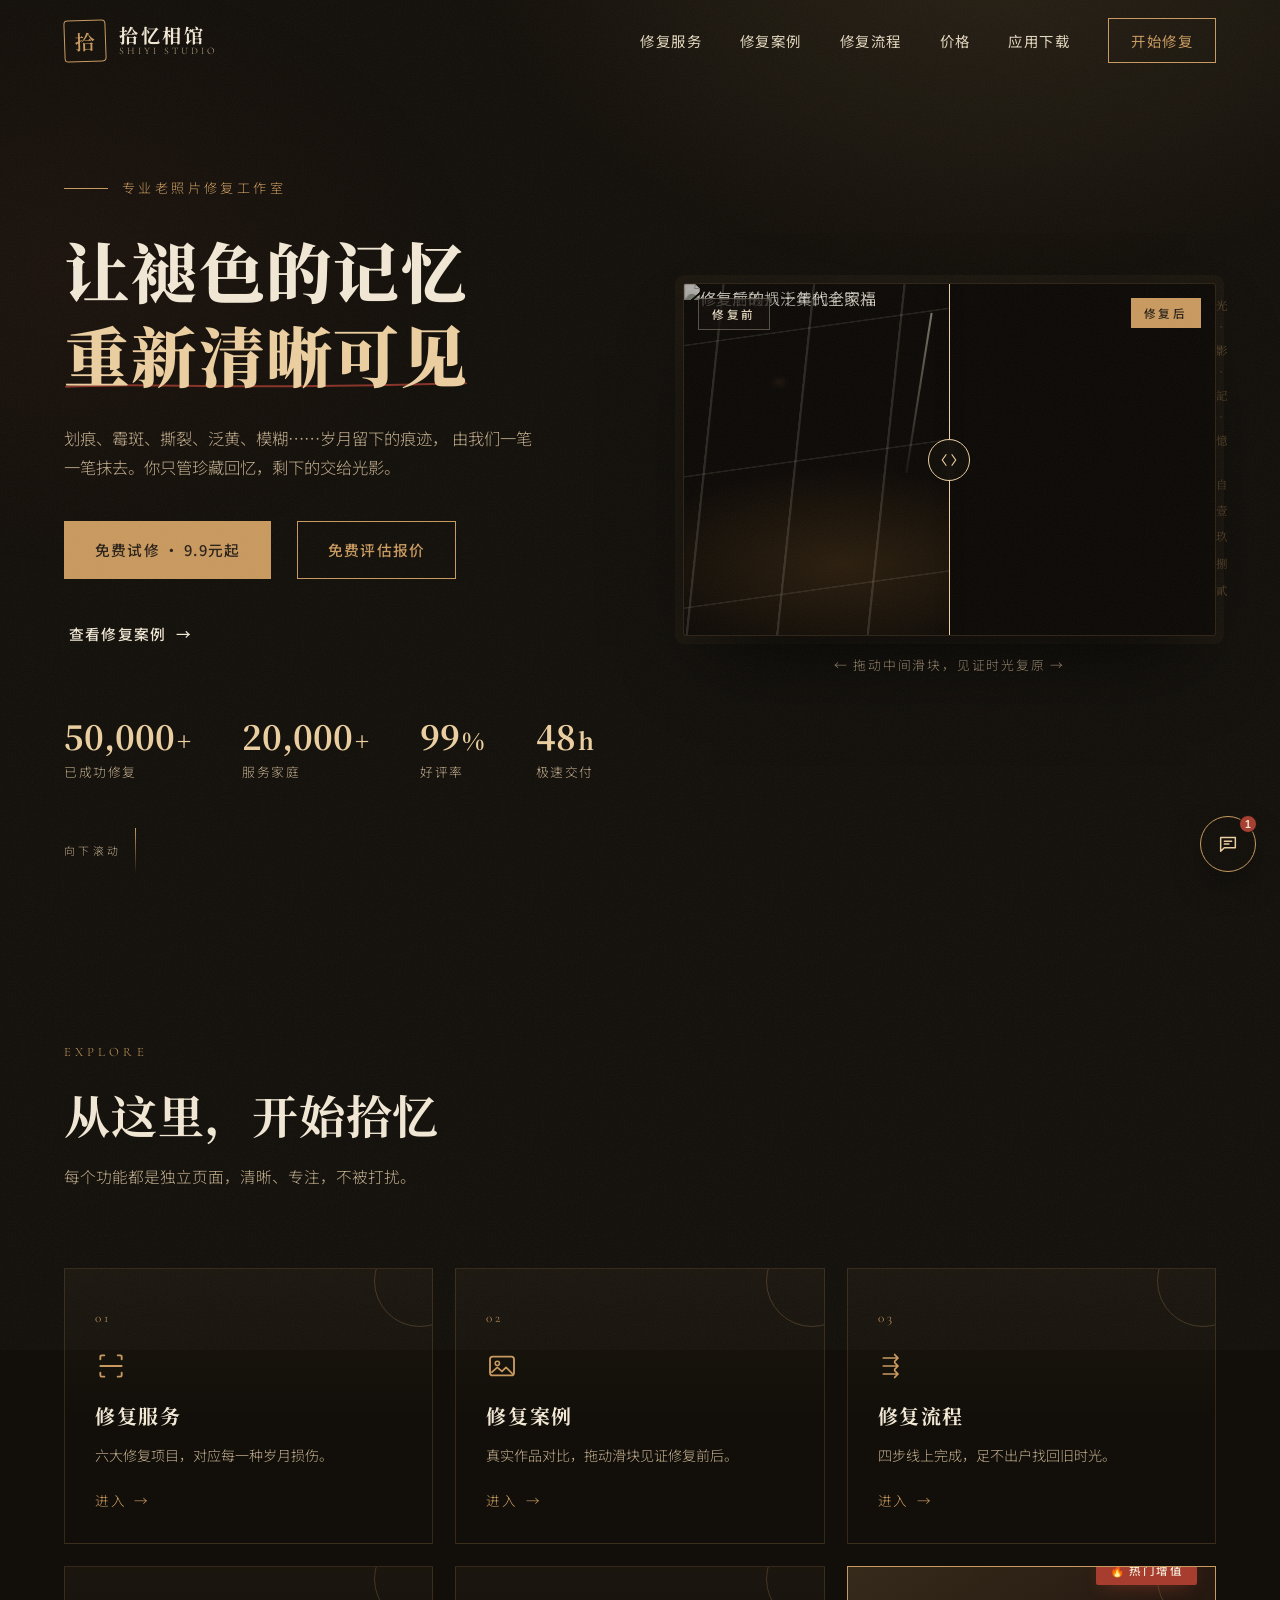
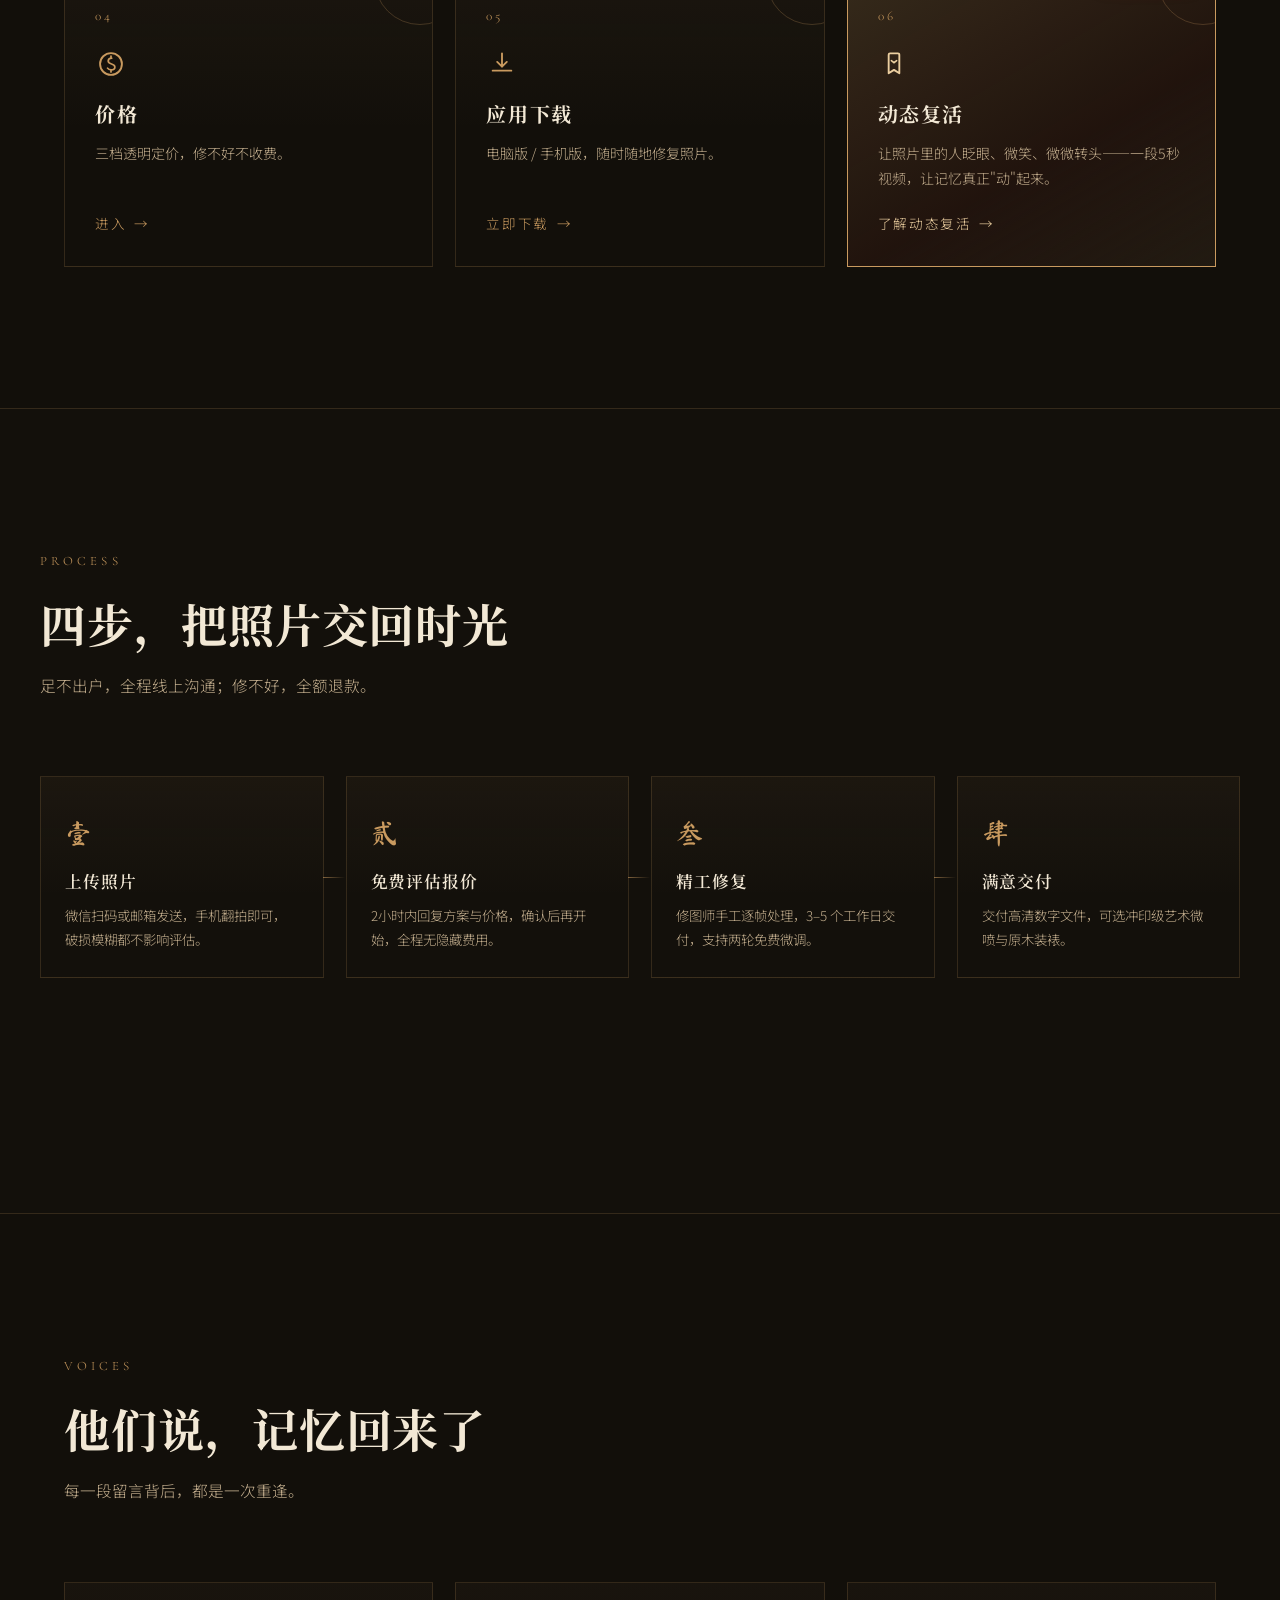
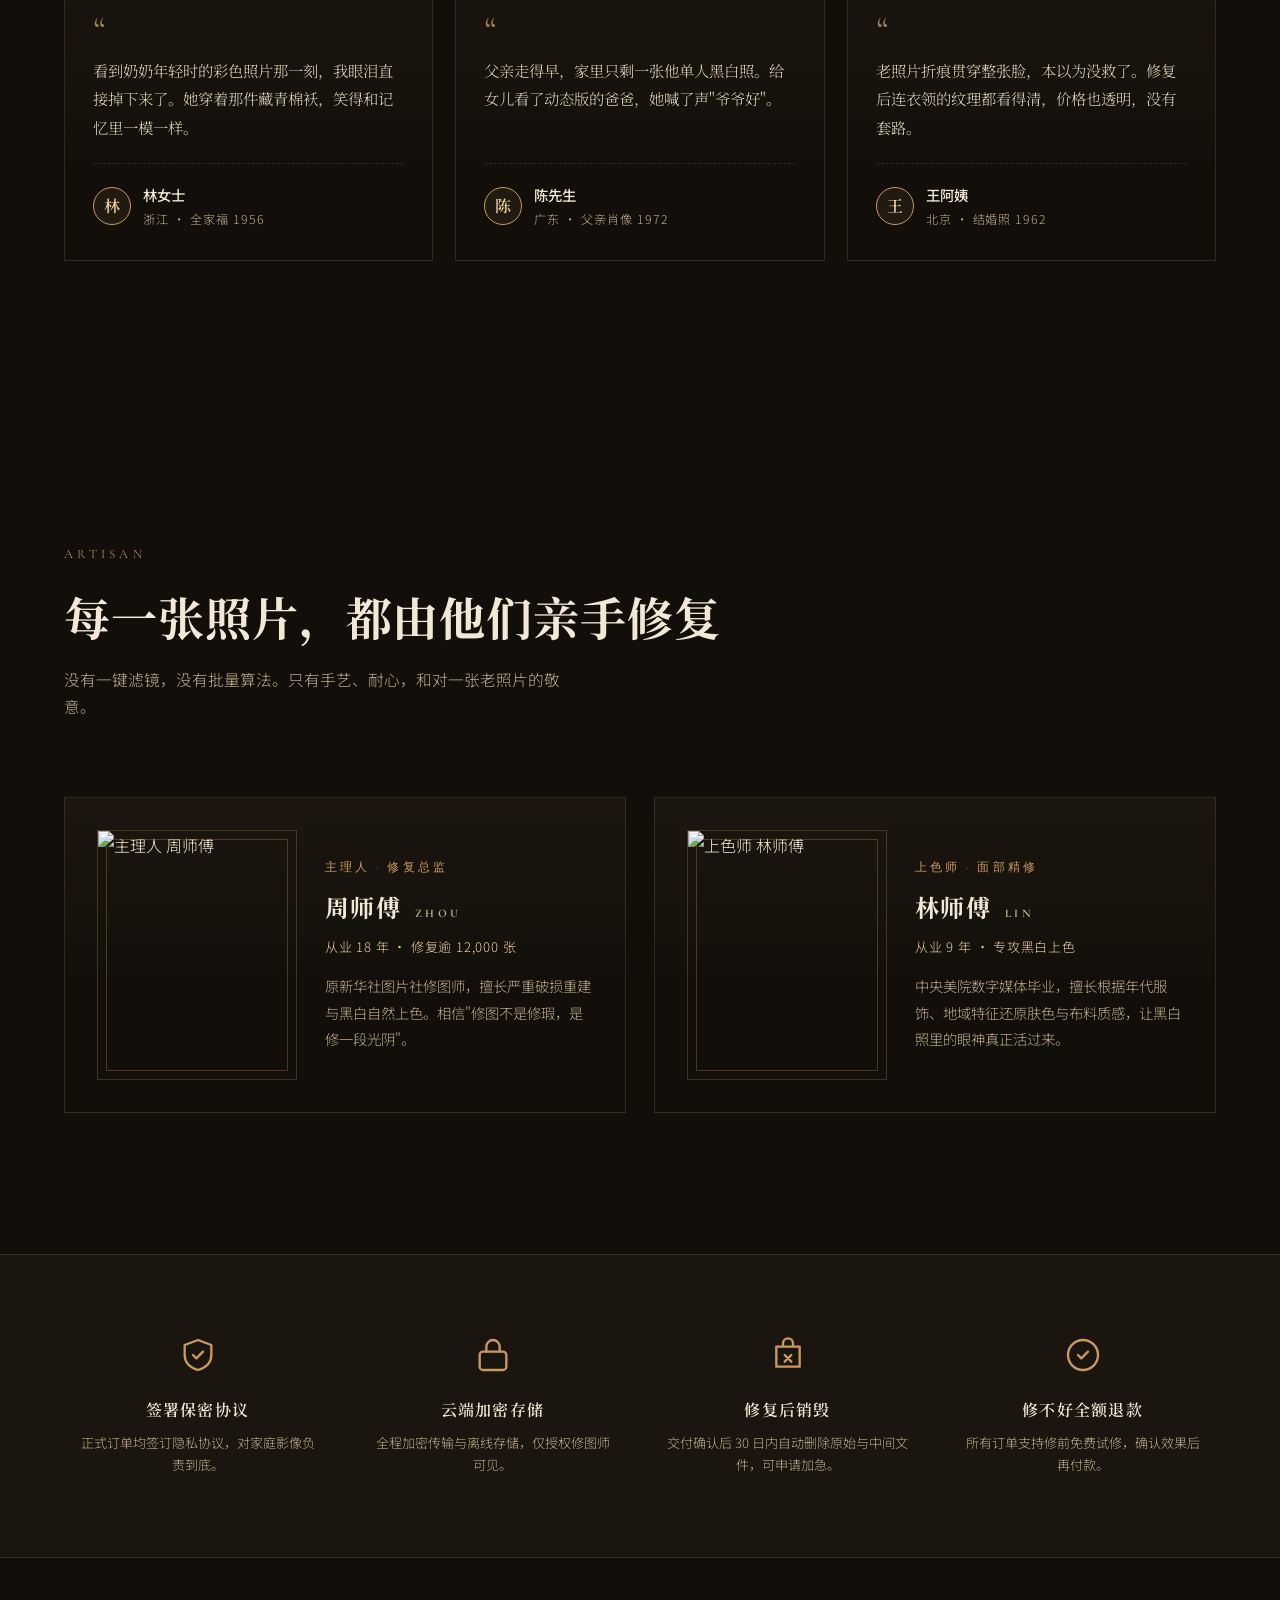
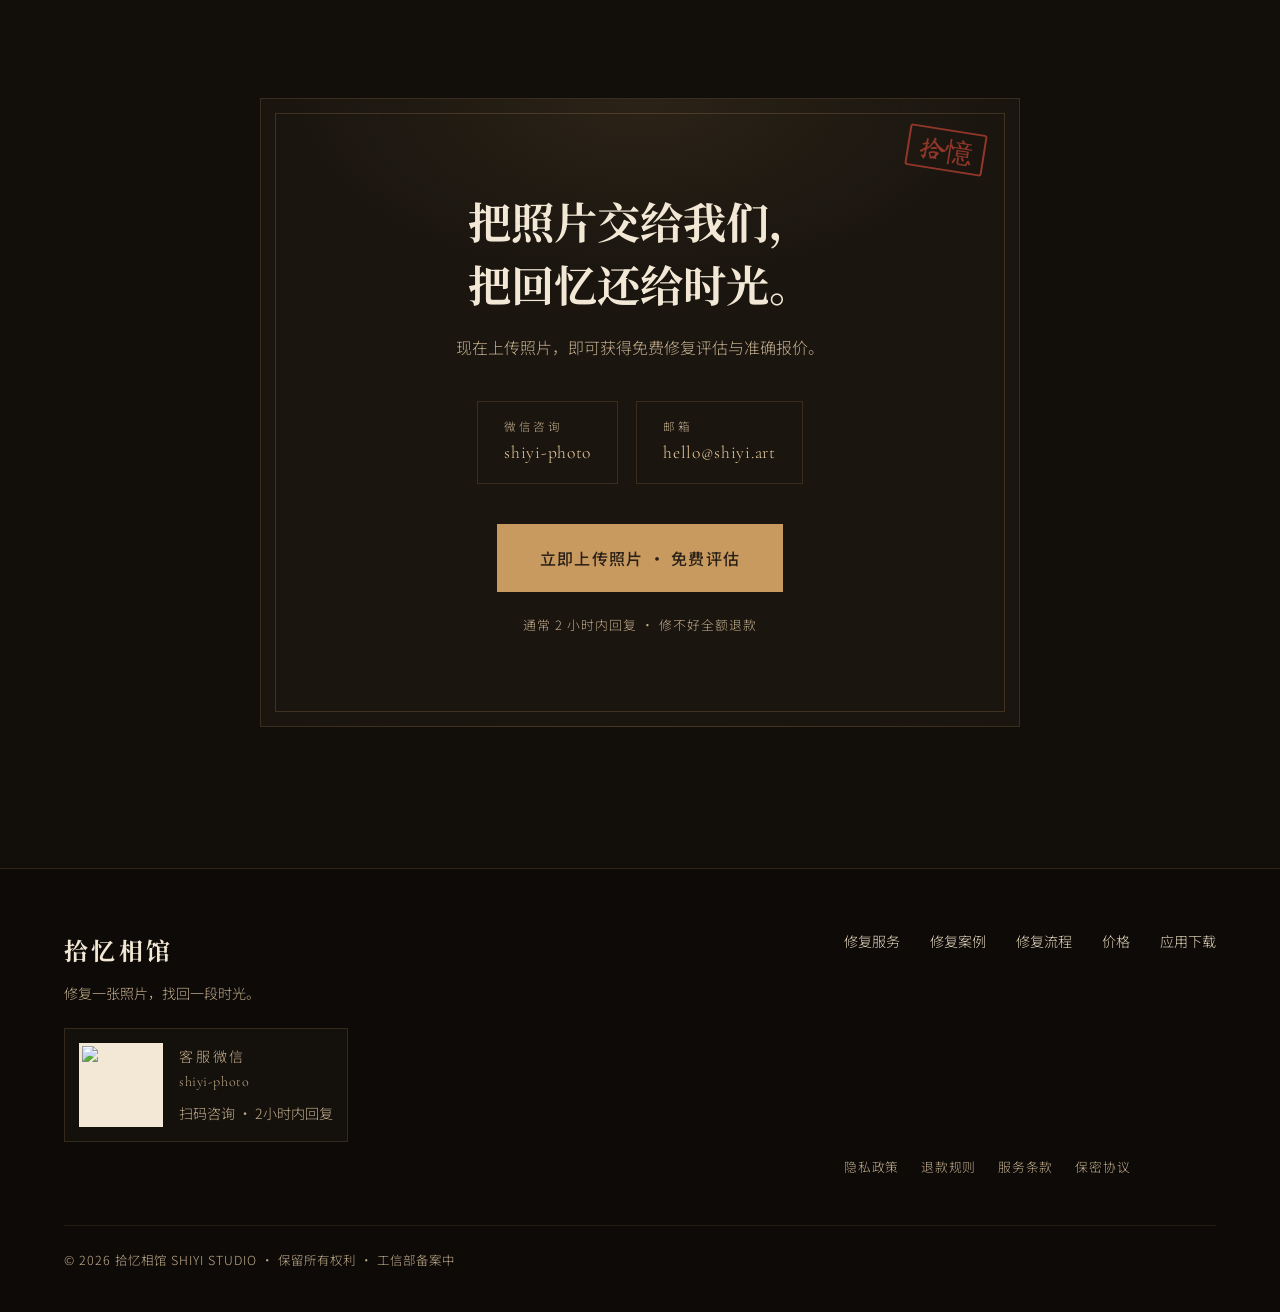
==== index.html @ 0e186c23 "拾忆相馆：老照片修复工作室官网（首版） 纯静态站点，7 个页面： - index.html     首页（修复前后对比、服务概览） - services.html  修复服务（含动态修复） - wor" ====
<!DOCTYPE html>
<html lang="zh-CN">
<head>
  <meta charset="UTF-8" />
  <meta name="viewport" content="width=device-width, initial-scale=1.0" />
  <title>拾忆相馆 · 老照片修复 | 让褪色的记忆重新清晰</title>
  <meta name="description" content="拾忆相馆——专业老照片修复与图像处理工作室。老照片破损修复、黑白照片上色、模糊增强、残缺重建，让珍贵的记忆重现光影。" />
  <link rel="preconnect" href="https://fonts.googleapis.com" />
  <link rel="preconnect" href="https://fonts.gstatic.com" crossorigin />
  <link href="https://fonts.googleapis.com/css2?family=Noto+Serif+SC:wght@400;500;600;700;900&family=Noto+Sans+SC:wght@300;400;500;700&family=Ma+Shan+Zheng&family=Cormorant+Garamond:ital,wght@0,400;0,500;0,600;1,400&display=swap" rel="stylesheet" />
  <link rel="stylesheet" href="css/style.css" />
  <link rel="icon" href="data:image/svg+xml,%3Csvg xmlns='http://www.w3.org/2000/svg' viewBox='0 0 100 100'%3E%3Crect width='100' height='100' rx='18' fill='%2314110d'/%3E%3Ctext x='50' y='68' font-size='52' text-anchor='middle' fill='%23c99a5f' font-family='serif'%3E%E6%8B%BE%3C/text%3E%3C/svg%3E" />
</head>
<body>

  <div class="grain" aria-hidden="true"></div>
  <div class="ambient" aria-hidden="true"></div>

  <!-- ============ 导航（内容由 js/layout.js 注入） ============ -->
  <header class="nav" id="nav" data-nav></header>

  <main>
    <!-- ============ HERO ============ -->
    <section class="hero" id="home">
      <p class="hero-vertical" aria-hidden="true">光 · 影 · 記 · 憶 &nbsp; 自 壹 玖 捌 貳</p>

      <div class="hero-grid">
        <div class="hero-copy">
          <p class="eyebrow reveal">
            <span class="eyebrow-line"></span>
            专业老照片修复工作室
          </p>
          <h1 class="hero-title">
            <span class="reveal" style="--d:.08s">让褪色的记忆</span>
            <span class="reveal title-accent" style="--d:.2s">重新清晰可见</span>
          </h1>
          <p class="hero-desc reveal" style="--d:.32s">
            划痕、霉斑、撕裂、泛黄、模糊……岁月留下的痕迹，
            由我们一笔一笔抹去。你只管珍藏回忆，剩下的交给光影。
          </p>
          <div class="hero-actions reveal" style="--d:.44s">
            <a href="#contact" class="btn btn-primary">免费试修 · 9.9元起</a>
            <a href="#contact" class="btn btn-outline">免费评估报价</a>
            <a href="works.html" class="btn btn-ghost">查看修复案例<span class="arrow">→</span></a>
          </div>
          <dl class="hero-stats reveal" style="--d:.56s">
            <div><dt><span class="counter" data-target="50000">0</span><span class="stat-unit">+</span></dt><dd>已成功修复</dd></div>
            <div><dt><span class="counter" data-target="20000">0</span><span class="stat-unit">+</span></dt><dd>服务家庭</dd></div>
            <div><dt><span class="counter" data-target="99">0</span><span class="stat-unit">%</span></dt><dd>好评率</dd></div>
            <div><dt><span class="counter" data-target="48">0</span><span class="stat-unit">h</span></dt><dd>极速交付</dd></div>
          </dl>
        </div>

        <!-- 修复前后对比 -->
        <div class="hero-visual reveal" style="--d:.3s">
          <div class="comparison" id="heroCompare">
            <img class="cmp-img cmp-after"
              src="https://trae-api-cn.mchost.guru/api/ide/v1/text_to_image?prompt=Restored%20vintage%201980s%20Chinese%20family%20portrait%20photograph%2C%20warm%20natural%20colors%2C%20three%20generations%20sitting%20in%20an%20old%20living%20room%2C%20soft%20window%20daylight%2C%20sharp%20detailed%20faces%2C%20heartwarming%20nostalgic%20atmosphere%2C%20professional%20photo%20restoration%2C%20subtle%20film%20grain&image_size=landscape_16_9"
              alt="修复后的八十年代全家福" loading="eager" />
            <div class="cmp-before-wrap">
              <img class="cmp-img aged"
                src="https://trae-api-cn.mchost.guru/api/ide/v1/text_to_image?prompt=Restored%20vintage%201980s%20Chinese%20family%20portrait%20photograph%2C%20warm%20natural%20colors%2C%20three%20generations%20sitting%20in%20an%20old%20living%20room%2C%20soft%20window%20daylight%2C%20sharp%20detailed%20faces%2C%20heartwarming%20nostalgic%20atmosphere%2C%20professional%20photo%20restoration%2C%20subtle%20film%20grain&image_size=landscape_16_9"
                alt="修复前破损泛黄的老照片" loading="eager" />
              <div class="damage" aria-hidden="true"></div>
            </div>
            <div class="cmp-handle" aria-hidden="true">
              <span class="cmp-line"></span>
              <span class="cmp-knob"><svg viewBox="0 0 24 24" width="18" height="18"><path d="M8 5 3 12l5 7M16 5l5 7-5 7" fill="none" stroke="currentColor" stroke-width="1.6" stroke-linecap="round" stroke-linejoin="round"/></svg></span>
            </div>
            <span class="cmp-tag tag-before">修复前</span>
            <span class="cmp-tag tag-after">修复后</span>
          </div>
          <p class="hero-visual-note">← 拖动中间滑块，见证时光复原 →</p>
        </div>
      </div>

      <div class="hero-scroll" aria-hidden="true">
        <span>向下滚动</span>
        <span class="hero-scroll-line"></span>
      </div>
    </section>

    <!-- ============ 功能导览 ============ -->
    <section class="section portal-section" id="portal">
      <div class="section-head">
        <p class="section-index reveal">EXPLORE</p>
        <h2 class="section-title reveal" style="--d:.1s">从这里，开始拾忆</h2>
        <p class="section-sub reveal" style="--d:.2s">每个功能都是独立页面，清晰、专注，不被打扰。</p>
      </div>

      <div class="portal-grid">
        <a class="portal-card reveal" href="services.html">
          <span class="portal-no">01</span>
          <svg class="portal-icon" viewBox="0 0 24 24"><path d="M4 7V5a1 1 0 0 1 1-1h2M20 7V5a1 1 0 0 0-1-1h-2M4 17v2a1 1 0 0 0 1 1h2M20 17v2a1 1 0 0 1-1 1h-2M4 12h16" fill="none" stroke="currentColor" stroke-width="1.4" stroke-linecap="round"/></svg>
          <h3>修复服务</h3>
          <p>六大修复项目，对应每一种岁月损伤。</p>
          <span class="portal-go">进入 <span class="arrow">→</span></span>
        </a>

        <a class="portal-card reveal" style="--d:.07s" href="works.html">
          <span class="portal-no">02</span>
          <svg class="portal-icon" viewBox="0 0 24 24"><rect x="3" y="5" width="18" height="14" rx="2" fill="none" stroke="currentColor" stroke-width="1.4"/><circle cx="8.5" cy="10" r="1.6" fill="none" stroke="currentColor" stroke-width="1.2"/><path d="m4 17 4.5-4 3.5 3 3-3 5 5" fill="none" stroke="currentColor" stroke-width="1.3" stroke-linejoin="round"/></svg>
          <h3>修复案例</h3>
          <p>真实作品对比，拖动滑块见证修复前后。</p>
          <span class="portal-go">进入 <span class="arrow">→</span></span>
        </a>

        <a class="portal-card reveal" style="--d:.14s" href="process.html">
          <span class="portal-no">03</span>
          <svg class="portal-icon" viewBox="0 0 24 24"><path d="M4 6h11M15 6l-2.5-2.6M15 6 12.5 8.6M4 12h11M15 12l-2.5-2.6M15 12l-2.5 2.6M4 18h11M15 18l-2.5-2.6M15 18l-2.5 2.6" fill="none" stroke="currentColor" stroke-width="1.3" stroke-linecap="round" stroke-linejoin="round"/></svg>
          <h3>修复流程</h3>
          <p>四步线上完成，足不出户找回旧时光。</p>
          <span class="portal-go">进入 <span class="arrow">→</span></span>
        </a>

        <a class="portal-card reveal" style="--d:.21s" href="pricing.html">
          <span class="portal-no">04</span>
          <svg class="portal-icon" viewBox="0 0 24 24"><circle cx="12" cy="12" r="8.2" fill="none" stroke="currentColor" stroke-width="1.4"/><path d="M12.5 7.6c-1.7 0-2.6 1-2.6 2.2 0 2.9 5 1.5 5 4.4 0 1.2-1 2.2-2.7 2.2-1.2 0-2.3-.5-2.8-1.3M12 6v1.4m0 9.2V18" fill="none" stroke="currentColor" stroke-width="1.3" stroke-linecap="round"/></svg>
          <h3>价格</h3>
          <p>三档透明定价，修不好不收费。</p>
          <span class="portal-go">进入 <span class="arrow">→</span></span>
        </a>

        <a class="portal-card reveal" style="--d:.28s" href="download.html">
          <span class="portal-no">05</span>
          <svg class="portal-icon" viewBox="0 0 24 24"><path d="M12 4v10m0 0 3.6-3.6M12 14l-3.6-3.6M5 17h14" fill="none" stroke="currentColor" stroke-width="1.4" stroke-linecap="round" stroke-linejoin="round"/></svg>
          <h3>应用下载</h3>
          <p>电脑版 / 手机版，随时随地修复照片。</p>
          <span class="portal-go">立即下载 <span class="arrow">→</span></span>
        </a>

        <a class="portal-card portal-card-featured portal-card-hot reveal" style="--d:.35s" href="services.html#dynamic">
          <span class="portal-hot-tag">🔥 热门增值</span>
          <span class="portal-no">06</span>
          <svg class="portal-icon" viewBox="0 0 24 24"><path d="M8 5v14l4-2.6L16 19V5a1 1 0 0 0-1-1H9a1 1 0 0 0-1 1Z" fill="none" stroke="currentColor" stroke-width="1.4" stroke-linejoin="round"/><path d="M10 9.5 12 11l2-1.5" fill="none" stroke="currentColor" stroke-width="1.2" stroke-linecap="round"/></svg>
          <h3>动态复活</h3>
          <p>让照片里的人眨眼、微笑、微微转头——一段5秒视频，让记忆真正"动"起来。</p>
          <span class="portal-go">了解动态复活 <span class="arrow">→</span></span>
        </a>
      </div>
    </section>

    <!-- ============ 修复流程（首页精简版） ============ -->
    <section class="section section-dim" id="home-flow">
      <div class="section-head">
        <p class="section-index reveal">PROCESS</p>
        <h2 class="section-title reveal" style="--d:.1s">四步，把照片交回时光</h2>
        <p class="section-sub reveal" style="--d:.2s">足不出户，全程线上沟通；修不好，全额退款。</p>
      </div>
      <ol class="home-flow-list">
        <li class="home-flow-step reveal">
          <span class="home-flow-no">壹</span>
          <h3>上传照片</h3>
          <p>微信扫码或邮箱发送，手机翻拍即可，破损模糊都不影响评估。</p>
        </li>
        <li class="home-flow-step reveal" style="--d:.08s">
          <span class="home-flow-no">贰</span>
          <h3>免费评估报价</h3>
          <p>2小时内回复方案与价格，确认后再开始，全程无隐藏费用。</p>
        </li>
        <li class="home-flow-step reveal" style="--d:.16s">
          <span class="home-flow-no">叁</span>
          <h3>精工修复</h3>
          <p>修图师手工逐帧处理，3–5 个工作日交付，支持两轮免费微调。</p>
        </li>
        <li class="home-flow-step reveal" style="--d:.24s">
          <span class="home-flow-no">肆</span>
          <h3>满意交付</h3>
          <p>交付高清数字文件，可选冲印级艺术微喷与原木装裱。</p>
        </li>
      </ol>
      <p class="reveal" style="margin-top:36px;text-align:center"><a href="process.html" class="btn btn-outline">查看完整流程 <span class="arrow">→</span></a></p>
    </section>

    <!-- ============ 客户评价 ============ -->
    <section class="section" id="testimonials">
      <div class="section-head">
        <p class="section-index reveal">VOICES</p>
        <h2 class="section-title reveal" style="--d:.1s">他们说，记忆回来了</h2>
        <p class="section-sub reveal" style="--d:.2s">每一段留言背后，都是一次重逢。</p>
      </div>
      <div class="testimonials-grid">
        <article class="testimonial-card reveal">
          <p class="testimonial-quote">看到奶奶年轻时的彩色照片那一刻，我眼泪直接掉下来了。她穿着那件藏青棉袄，笑得和记忆里一模一样。</p>
          <div class="testimonial-meta">
            <span class="testimonial-avatar">林</span>
            <div>
              <p class="testimonial-name">林女士</p>
              <p class="testimonial-loc">浙江 · 全家福 1956</p>
            </div>
          </div>
        </article>

        <article class="testimonial-card reveal" style="--d:.08s">
          <p class="testimonial-quote">父亲走得早，家里只剩一张他单人黑白照。给女儿看了动态版的爸爸，她喊了声"爷爷好"。</p>
          <div class="testimonial-meta">
            <span class="testimonial-avatar">陈</span>
            <div>
              <p class="testimonial-name">陈先生</p>
              <p class="testimonial-loc">广东 · 父亲肖像 1972</p>
            </div>
          </div>
        </article>

        <article class="testimonial-card reveal" style="--d:.16s">
          <p class="testimonial-quote">老照片折痕贯穿整张脸，本以为没救了。修复后连衣领的纹理都看得清，价格也透明，没有套路。</p>
          <div class="testimonial-meta">
            <span class="testimonial-avatar">王</span>
            <div>
              <p class="testimonial-name">王阿姨</p>
              <p class="testimonial-loc">北京 · 结婚照 1962</p>
            </div>
          </div>
        </article>
      </div>
    </section>

    <!-- ============ 修复师 ============ -->
    <section class="section" id="artisan">
      <div class="section-head">
        <p class="section-index reveal">ARTISAN</p>
        <h2 class="section-title reveal" style="--d:.1s">每一张照片，都由他们亲手修复</h2>
        <p class="section-sub reveal" style="--d:.2s">没有一键滤镜，没有批量算法。只有手艺、耐心，和对一张老照片的敬意。</p>
      </div>
      <div class="artisan-grid">
        <article class="artisan-card reveal">
          <div class="artisan-portrait">
            <img src="https://trae-api-cn.mchost.guru/api/ide/v1/text_to_image?prompt=Professional%20portrait%20of%20middle-aged%20Chinese%20master%20photo%20restorer%20at%20workbench%2C%20warm%20spotlight%2C%20vintage%20workshop%2C%20focused%20expression%2C%20apron%2C%20film%20grain&image_size=portrait_4_3" alt="主理人 周师傅" loading="lazy" />
          </div>
          <div class="artisan-info">
            <p class="artisan-role">主理人 · 修复总监</p>
            <h3 class="artisan-name">周师傅 <span class="artisan-en">ZHOU</span></h3>
            <p class="artisan-years">从业 18 年 · 修复逾 12,000 张</p>
            <p class="artisan-bio">原新华社图片社修图师，擅长严重破损重建与黑白自然上色。相信"修图不是修瑕，是修一段光阴"。</p>
          </div>
        </article>

        <article class="artisan-card reveal" style="--d:.1s">
          <div class="artisan-portrait">
            <img src="https://trae-api-cn.mchost.guru/api/ide/v1/text_to_image?prompt=Young%20Chinese%20female%20photo%20restorer%20working%20on%20laptop%2C%20soft%20studio%20light%2C%20warm%20background%2C%20concentrated%20expression%2C%20vintage%20tools%20nearby&image_size=portrait_4_3" alt="上色师 林师傅" loading="lazy" />
          </div>
          <div class="artisan-info">
            <p class="artisan-role">上色师 · 面部精修</p>
            <h3 class="artisan-name">林师傅 <span class="artisan-en">LIN</span></h3>
            <p class="artisan-years">从业 9 年 · 专攻黑白上色</p>
            <p class="artisan-bio">中央美院数字媒体毕业，擅长根据年代服饰、地域特征还原肤色与布料质感，让黑白照里的眼神真正活过来。</p>
          </div>
        </article>
      </div>
    </section>

    <!-- ============ 隐私安全承诺 ============ -->
    <section class="trust-band" id="trust">
      <div class="trust-inner">
        <div class="trust-item reveal">
          <svg class="trust-icon" viewBox="0 0 24 24" fill="none" stroke="currentColor" stroke-width="1.4" stroke-linecap="round" stroke-linejoin="round"><path d="M12 3 4 6v6c0 5 3.4 7.6 8 9 4.6-1.4 8-4 8-9V6l-8-3Z"/><path d="m9 12 2 2 4-4"/></svg>
          <h4>签署保密协议</h4>
          <p>正式订单均签订隐私协议，对家庭影像负责到底。</p>
        </div>
        <div class="trust-item reveal" style="--d:.08s">
          <svg class="trust-icon" viewBox="0 0 24 24" fill="none" stroke="currentColor" stroke-width="1.4" stroke-linecap="round" stroke-linejoin="round"><rect x="4" y="10" width="16" height="11" rx="2"/><path d="M8 10V7a4 4 0 0 1 8 0v3"/></svg>
          <h4>云端加密存储</h4>
          <p>全程加密传输与离线存储，仅授权修图师可见。</p>
        </div>
        <div class="trust-item reveal" style="--d:.16s">
          <svg class="trust-icon" viewBox="0 0 24 24" fill="none" stroke="currentColor" stroke-width="1.4" stroke-linecap="round" stroke-linejoin="round"><path d="M5 7h14M5 7v12h14V7M9 7V5a3 3 0 0 1 6 0v2M10 12l4 4M14 12l-4 4"/></svg>
          <h4>修复后销毁</h4>
          <p>交付确认后 30 日内自动删除原始与中间文件，可申请加急。</p>
        </div>
        <div class="trust-item reveal" style="--d:.24s">
          <svg class="trust-icon" viewBox="0 0 24 24" fill="none" stroke="currentColor" stroke-width="1.4" stroke-linecap="round" stroke-linejoin="round"><path d="M3 12a9 9 0 1 0 18 0 9 9 0 0 0-18 0Z"/><path d="M9 12l2 2 4-4"/></svg>
          <h4>修不好全额退款</h4>
          <p>所有订单支持修前免费试修，确认效果后再付款。</p>
        </div>
      </div>
    </section>

    <!-- ============ 联系 CTA ============ -->
    <section class="section contact" id="contact">
      <div class="contact-card reveal">
        <p class="contact-stamp">拾憶</p>
        <h2 class="contact-title">把照片交给我们，<br/>把回忆还给时光。</h2>
        <p class="contact-sub">现在上传照片，即可获得免费修复评估与准确报价。</p>
        <div class="contact-ways">
          <a class="contact-way" href="weixin://dl/chat?shiyi-photo">
            <span class="contact-way-label">微信咨询</span>
            <span class="contact-way-value">shiyi-photo</span>
          </a>
          <a class="contact-way" href="mailto:hello@shiyi.art">
            <span class="contact-way-label">邮箱</span>
            <span class="contact-way-value">hello@shiyi.art</span>
          </a>
        </div>
        <a href="mailto:hello@shiyi.art?subject=老照片修复咨询" class="btn btn-primary btn-lg">立即上传照片 · 免费评估</a>
        <p class="contact-note">通常 2 小时内回复 · 修不好全额退款</p>
      </div>
    </section>
  </main>

  <!-- ============ 页脚（内容由 js/layout.js 注入） ============ -->
  <footer class="footer" data-footer></footer>

  <!-- 全局悬浮客服（内容由 js/layout.js 注入） -->
  <aside class="floating-widget" id="floatWidget" data-widget aria-label="在线客服"></aside>

  <script src="js/layout.js"></script>
  <script src="js/layout.js"></script>
  <script src="js/main.js"></script>
</body>
</html>
---- css/style.css ----
/* ============================================================
   拾忆相馆 SHIYI STUDIO —— 时光暗房主题
   ============================================================ */

:root {
  --bg:        #120f0a;
  --bg-2:      #1a150f;
  --bg-3:      #221b12;
  --line:      rgba(201, 154, 95, .18);
  --paper:     #f2e8d5;
  --paper-dim: #e2d6bd;
  --muted:     #c2ad8d;
  --gold:      #c99a5f;
  --gold-soft: #d8b483;
  --gold-bright:#eccfa0;
  --seal:      #a63d2f;
  --ink:       #2a2118;

  --serif: "Noto Serif SC", "Songti SC", serif;
  --sans:  "Noto Sans SC", "PingFang SC", sans-serif;
  --latin: "Cormorant Garamond", serif;
  --hand:  "Ma Shan Zheng", cursive;

  --ease: cubic-bezier(.22, .8, .24, 1);
  --container: 1200px;
}

* { margin: 0; padding: 0; box-sizing: border-box; }

html { scroll-behavior: smooth; }

body {
  background: var(--bg);
  color: var(--paper);
  font-family: var(--sans);
  font-weight: 300;
  line-height: 1.75;
  -webkit-font-smoothing: antialiased;
  overflow-x: hidden;
}

::selection { background: var(--gold); color: var(--ink); }

img { display: block; width: 100%; height: 100%; object-fit: cover; }
a { color: inherit; text-decoration: none; }
ul, ol { list-style: none; }

/* ---------- 氛围层：颗粒 + 暖光 ---------- */
.grain {
  position: fixed; inset: -50%;
  z-index: 999; pointer-events: none;
  opacity: .055;
  background-image: url("data:image/svg+xml,%3Csvg xmlns='http://www.w3.org/2000/svg' width='240' height='240'%3E%3Cfilter id='n'%3E%3CfeTurbulence type='fractalNoise' baseFrequency='0.9' numOctaves='2'/%3E%3C/filter%3E%3Crect width='100%25' height='100%25' filter='url(%23n)'/%3E%3C/svg%3E");
  animation: grain-shift 7s steps(8) infinite;
}
@keyframes grain-shift {
  0%,100% { transform: translate(0,0); }
  20% { transform: translate(-2%,3%); }
  40% { transform: translate(3%,-2%); }
  60% { transform: translate(-3%,-3%); }
  80% { transform: translate(2%,2%); }
}

.ambient {
  position: fixed; inset: 0; z-index: -1; pointer-events: none;
  background:
    radial-gradient(900px 600px at 78% -8%, rgba(201,154,95,.13), transparent 60%),
    radial-gradient(700px 500px at 5% 30%, rgba(166,61,47,.06), transparent 60%);
}

/* ---------- 通用容器 / 区块 ---------- */
.section {
  max-width: var(--container);
  margin: 0 auto;
  padding: clamp(90px, 11vw, 150px) 24px;
}
.section-dim {
  max-width: none;
  background:
    linear-gradient(180deg, rgba(0,0,0,.25), rgba(0,0,0,.25)),
    var(--bg-2);
  border-top: 1px solid var(--line);
  border-bottom: 1px solid var(--line);
}
.section-dim > * { max-width: var(--container); margin-inline: auto; }

.section-head { margin-bottom: clamp(48px, 6vw, 80px); }
.section-index {
  font-family: var(--latin);
  letter-spacing: .32em;
  font-size: .8rem;
  color: var(--gold);
  margin-bottom: 20px;
}
.section-title {
  font-family: var(--serif);
  font-weight: 700;
  font-size: clamp(1.9rem, 3.6vw, 2.9rem);
  line-height: 1.35;
  letter-spacing: .02em;
}
.section-sub {
  margin-top: 18px;
  color: var(--muted);
  font-size: .98rem;
  max-width: 520px;
}

/* ---------- 按钮 ---------- */
.btn {
  display: inline-flex; align-items: center; gap: 10px;
  font-family: var(--sans);
  font-size: .92rem; font-weight: 500;
  letter-spacing: .08em;
  padding: 15px 30px;
  border: 1px solid var(--gold);
  transition: all .4s var(--ease);
  cursor: pointer;
  white-space: nowrap;
}
.btn-primary { background: var(--gold); color: var(--ink); }
.btn-primary:hover { background: var(--gold-bright); box-shadow: 0 10px 34px -10px rgba(201,154,95,.6); transform: translateY(-2px); }
.btn-ghost { border-color: transparent; color: var(--paper); padding-left: 4px; }
.btn-ghost .arrow { transition: transform .35s var(--ease); }
.btn-ghost:hover { color: var(--gold-bright); }
.btn-ghost:hover .arrow { transform: translateX(6px); }
.btn-outline { background: transparent; color: var(--gold); }
.btn-outline:hover { background: rgba(201,154,95,.1); transform: translateY(-2px); }
.btn-lg { padding: 19px 42px; font-size: 1rem; }

/* ============================================================
   导航
   ============================================================ */
.nav {
  position: fixed; top: 0; left: 0; right: 0; z-index: 100;
  transition: background .4s, box-shadow .4s, backdrop-filter .4s;
}
.nav.scrolled {
  background: rgba(18,15,10,.82);
  backdrop-filter: blur(14px);
  box-shadow: 0 1px 0 var(--line);
}
.nav-inner {
  max-width: var(--container);
  margin: 0 auto;
  padding: 18px 24px;
  display: flex; align-items: center; justify-content: space-between;
}
.brand { display: flex; align-items: center; gap: 13px; }
.brand-seal {
  width: 42px; height: 42px;
  display: grid; place-items: center;
  border: 1.5px solid var(--gold);
  color: var(--gold);
  font-family: var(--serif);
  font-size: 1.25rem; font-weight: 600;
  border-radius: 4px;
  transform: rotate(-2deg);
  transition: transform .4s var(--ease), background .4s;
}
.brand:hover .brand-seal { transform: rotate(0) scale(1.05); background: rgba(201,154,95,.12); }
.brand-text { display: flex; flex-direction: column; line-height: 1.2; }
.brand-cn {
  font-family: var(--serif);
  font-size: 1.2rem; font-weight: 700;
  letter-spacing: .14em;
}
.brand-en {
  font-family: var(--latin);
  font-size: .62rem; letter-spacing: .3em;
  color: var(--muted);
}

.nav-links { display: flex; align-items: center; gap: 38px; }
.nav-links a {
  font-size: .9rem; font-weight: 400;
  letter-spacing: .1em;
  color: var(--paper-dim);
  position: relative;
  transition: color .3s;
}
.nav-links a:not(.nav-cta)::after {
  content: ""; position: absolute; left: 0; bottom: -6px;
  width: 100%; height: 1px; background: var(--gold);
  transform: scaleX(0); transform-origin: right;
  transition: transform .35s var(--ease);
}
.nav-links a:not(.nav-cta):hover { color: var(--gold-bright); }
.nav-links a:not(.nav-cta):hover::after { transform: scaleX(1); transform-origin: left; }
.nav-cta {
  border: 1px solid var(--gold);
  padding: 9px 22px;
  color: var(--gold) !important;
  transition: all .35s var(--ease);
  animation: nav-cta-glow 2.8s ease-in-out infinite;
}
@keyframes nav-cta-glow {
  0%, 100% { box-shadow: 0 0 0 0 rgba(201,154,95,.4); }
  50%      { box-shadow: 0 0 0 6px rgba(201,154,95,0), 0 6px 22px -8px rgba(201,154,95,.55); }
}
.nav-cta:hover { background: var(--gold); color: var(--ink) !important; animation: none; box-shadow: 0 10px 28px -8px rgba(201,154,95,.6); }

.nav-burger {
  display: none;
  background: none; border: 0; cursor: pointer;
  width: 30px; height: 22px; position: relative;
}
.nav-burger span {
  position: absolute; left: 0; width: 100%; height: 1.5px;
  background: var(--paper);
  transition: transform .35s var(--ease), opacity .3s, top .35s;
}
.nav-burger span:nth-child(1) { top: 2px; }
.nav-burger span:nth-child(2) { top: 10px; }
.nav-burger span:nth-child(3) { top: 18px; }
.nav-burger.open span:nth-child(1) { top: 10px; transform: rotate(45deg); }
.nav-burger.open span:nth-child(2) { opacity: 0; }
.nav-burger.open span:nth-child(3) { top: 10px; transform: rotate(-45deg); }

/* ============================================================
   HERO
   ============================================================ */
.hero {
  min-height: 100svh;
  max-width: var(--container);
  margin: 0 auto;
  padding: 130px 24px 70px;
  display: flex; flex-direction: column; justify-content: center;
  position: relative;
}
.hero-vertical {
  position: absolute; right: 8px; top: 50%;
  transform: translateY(-50%);
  writing-mode: vertical-rl;
  font-family: var(--serif);
  font-size: .72rem; letter-spacing: .5em;
  color: rgba(201,154,95,.45);
  display: none;
}
.hero-grid {
  display: grid;
  grid-template-columns: 1.02fr .98fr;
  gap: clamp(40px, 5vw, 72px);
  align-items: center;
}

.eyebrow {
  display: flex; align-items: center; gap: 14px;
  font-size: .82rem; letter-spacing: .26em;
  color: var(--gold);
  margin-bottom: 28px;
}
.eyebrow-line { width: 44px; height: 1px; background: var(--gold); }

.hero-title {
  font-family: var(--serif);
  font-weight: 900;
  font-size: clamp(2.5rem, 5.2vw, 4.1rem);
  line-height: 1.28;
  letter-spacing: .02em;
  margin-bottom: 28px;
}
.hero-title span { display: block; }
.title-accent {
  position: relative;
  color: var(--gold-bright);
  width: fit-content;
}
.title-accent::after {
  content: ""; position: absolute; left: 0; bottom: 6px;
  width: 100%; height: 10px;
  background: url("data:image/svg+xml,%3Csvg xmlns='http://www.w3.org/2000/svg' viewBox='0 0 300 12' preserveAspectRatio='none'%3E%3Cpath d='M2 8c60-5 120 4 296-4' stroke='%23a63d2f' stroke-width='2.5' fill='none' stroke-linecap='round' opacity='.8'/%3E%3C/svg%3E") no-repeat center/100% 100%;
  z-index: -1;
}

.hero-desc {
  color: var(--muted);
  font-size: 1.02rem;
  max-width: 480px;
  margin-bottom: 40px;
}
.hero-actions { display: flex; align-items: center; gap: 26px; flex-wrap: wrap; margin-bottom: 54px; }

.hero-stats { display: flex; gap: clamp(28px, 4vw, 56px); }
.hero-stats dt {
  font-family: var(--serif);
  font-size: clamp(1.7rem, 2.6vw, 2.3rem);
  font-weight: 700;
  color: var(--gold-bright);
  line-height: 1.2;
}
.stat-unit { font-size: .7em; margin-left: 2px; }
.hero-stats dd { font-size: .8rem; color: var(--muted); letter-spacing: .12em; margin-top: 4px; }

/* ---------- 修复前后对比器 ---------- */
.hero-visual { position: relative; }
.comparison {
  position: relative;
  aspect-ratio: 16 / 10.6;
  overflow: hidden;
  border: 1px solid var(--line);
  border-radius: 3px;
  cursor: ew-resize;
  background: #0c0906;
  box-shadow:
    0 40px 80px -30px rgba(0,0,0,.8),
    0 0 0 8px rgba(201,154,95,.05);
  user-select: none;
  touch-action: none;
  --pos: 50%;
}
.cmp-img { position: absolute; inset: 0; pointer-events: none; }
.cmp-before-wrap {
  position: absolute; inset: 0;
  clip-path: inset(0 calc(100% - var(--pos)) 0 0);
}

/* 老照片做旧效果 */
.aged {
  filter: sepia(.62) saturate(.35) contrast(.82) brightness(.78) grayscale(.25);
}
.damage {
  position: absolute; inset: 0; pointer-events: none;
  background:
    /* 霉斑 */
    radial-gradient(14px 10px at 18% 28%, rgba(40,28,14,.55), transparent 70%),
    radial-gradient(20px 14px at 72% 64%, rgba(40,28,14,.5), transparent 70%),
    radial-gradient(9px 7px at 86% 20%, rgba(40,28,14,.45), transparent 70%),
    /* 四角暗角 */
    radial-gradient(120% 120% at 50% 50%, transparent 55%, rgba(20,12,6,.75) 100%),
    /* 泛黄渍 */
    radial-gradient(60% 40% at 30% 80%, rgba(120,80,30,.28), transparent 70%);
}
.damage::before {
  content: ""; position: absolute; inset: 0;
  background:
    repeating-linear-gradient(96deg, transparent 0 38px, rgba(255,245,220,.13) 38.5px 40px, transparent 41px 90px),
    repeating-linear-gradient(172deg, transparent 0 60px, rgba(255,245,220,.09) 60.5px 61.5px, transparent 62px 130px);
}
.damage::after {
  content: ""; position: absolute;
  width: 2px; height: 46%; top: 8%; left: 44%;
  background: linear-gradient(rgba(255,245,220,.45), rgba(255,245,220,.05));
  transform: rotate(9deg);
  box-shadow: 120px 180px 0 -1px rgba(255,245,220,.3);
}

.cmp-handle {
  position: absolute; top: 0; bottom: 0; left: var(--pos);
  transform: translateX(-50%);
  display: flex; align-items: center; justify-content: center;
  z-index: 3; pointer-events: none;
}
.cmp-line { position: absolute; top: 0; bottom: 0; width: 1.5px; background: var(--gold-bright); box-shadow: 0 0 12px rgba(0,0,0,.6); }
.cmp-knob {
  width: 42px; height: 42px; border-radius: 50%;
  background: rgba(18,15,10,.85);
  border: 1.5px solid var(--gold-bright);
  color: var(--gold-bright);
  display: grid; place-items: center;
  backdrop-filter: blur(4px);
  animation: knob-pulse 2.6s ease-in-out infinite;
}
@keyframes knob-pulse {
  0%,100% { box-shadow: 0 0 0 0 rgba(201,154,95,.35); }
  50%     { box-shadow: 0 0 0 9px rgba(201,154,95,0); }
}
.cmp-tag {
  position: absolute; top: 14px; z-index: 2;
  font-size: .72rem; letter-spacing: .24em;
  padding: 5px 13px;
  font-weight: 500;
  pointer-events: none;
}
.tag-before { left: 14px; background: rgba(18,15,10,.72); color: var(--paper-dim); border: 1px solid rgba(217,204,178,.35); }
.tag-after { right: 14px; background: var(--gold); color: var(--ink); }

.hero-visual-note {
  text-align: center; margin-top: 18px;
  font-size: .8rem; letter-spacing: .14em;
  color: var(--muted);
}

.hero-scroll {
  position: absolute; bottom: 26px; left: 24px;
  display: flex; align-items: center; gap: 14px;
  font-size: .68rem; letter-spacing: .3em; color: var(--muted);
}
.hero-scroll-line { width: 1px; height: 46px; background: linear-gradient(var(--gold), transparent); animation: scroll-line 2s var(--ease) infinite; transform-origin: top; }
@keyframes scroll-line { 0% { transform: scaleY(0);} 45% { transform: scaleY(1); transform-origin: top;} 100% { transform: scaleY(0); transform-origin: bottom;} }

/* ============================================================
   服务卡片
   ============================================================ */
.services-grid {
  display: grid;
  grid-template-columns: repeat(3, 1fr);
  gap: 1px;
  background: var(--line);
  border: 1px solid var(--line);
}
.service-card {
  position: relative;
  background: var(--bg);
  padding: 44px 36px 40px;
  transition: background .45s var(--ease);
  overflow: hidden;
}
.service-card::after {
  content: ""; position: absolute; left: 36px; bottom: 0;
  width: 0; height: 2px; background: var(--gold);
  transition: width .5s var(--ease);
}
.service-card:hover { background: var(--bg-3); }
.service-card:hover::after { width: calc(100% - 72px); }
.service-num {
  font-family: var(--latin);
  font-size: .85rem; letter-spacing: .2em;
  color: var(--gold); opacity: .7;
}
.service-icon {
  width: 34px; height: 34px;
  color: var(--gold);
  margin: 22px 0 18px;
  transition: transform .45s var(--ease);
}
.service-card:hover .service-icon { transform: translateY(-4px) scale(1.08); }
.service-card h3 {
  font-family: var(--serif);
  font-size: 1.22rem; font-weight: 600;
  letter-spacing: .06em;
  margin-bottom: 12px;
}
.service-card p { color: var(--muted); font-size: .9rem; }

/* 动态复活：跨整行增值服务卡 */
.service-card-wide {
  grid-column: 1 / -1;
  background:
    radial-gradient(700px 280px at 0% 0%, rgba(201,154,95,.12), transparent 70%),
    linear-gradient(135deg, rgba(166,61,47,.1), rgba(201,154,95,.06) 60%, var(--bg-3));
  border-top: 2px solid var(--gold);
}
.service-wide-inner {
  display: grid;
  grid-template-columns: 1.4fr 1fr;
  gap: 36px;
  align-items: start;
}
.service-wide-text { display: flex; flex-direction: column; }
.service-wide-text .service-num { margin-bottom: 6px; color: var(--seal); font-weight: 600; }
.service-wide-text .service-icon { width: 38px; height: 38px; color: var(--gold-bright); }
.service-wide-text h3 {
  font-family: var(--serif);
  font-size: clamp(1.3rem, 2.2vw, 1.65rem); font-weight: 700;
  letter-spacing: .04em; margin: 14px 0 14px;
  color: var(--gold-bright);
}
.service-wide-text p { color: var(--paper-dim); font-size: .95rem; line-height: 1.85; }
.service-wide-points {
  display: flex; flex-direction: column; gap: 6px;
  padding: 22px 24px;
  border: 1px solid rgba(201,154,95,.25);
  background: rgba(18,15,10,.4);
}
.service-wide-points li {
  position: relative; padding-left: 22px;
  font-size: .88rem; color: var(--paper-dim);
  padding-top: 8px; padding-bottom: 8px;
  border-bottom: 1px dashed rgba(201,154,95,.14);
}
.service-wide-points li:last-child { border-bottom: 0; color: var(--muted); font-size: .82rem; }
.service-wide-points li::before {
  content: ""; position: absolute; left: 0; top: 16px;
  width: 9px; height: 5px;
  border-left: 1.5px solid var(--gold);
  border-bottom: 1.5px solid var(--gold);
  transform: rotate(-45deg);
}
.service-wide-cta {
  display: inline-flex; margin-top: 26px; width: fit-content;
}
@media (max-width: 1024px) {
  .service-wide-inner { grid-template-columns: 1fr; gap: 24px; }
}
@media (max-width: 760px) {
  .service-card-wide { padding: 32px 24px 28px; }
}

/* ============================================================
   作品案例
   ============================================================ */
.works-grid {
  display: grid;
  grid-template-columns: repeat(3, 1fr);
  gap: 28px;
}
.work-card { margin: 0; }
.work-frame {
  position: relative;
  aspect-ratio: 1;
  overflow: hidden;
  border: 1px solid var(--line);
  background: #0c0906;
  box-shadow: none;
  cursor: ew-resize;
  --pos: 50%;
  user-select: none;
  touch-action: none;
}
.work-wide { grid-column: span 3; }
.work-wide .work-frame { aspect-ratio: 16/7.4; }
.work-frame .cmp-tag { font-size: .66rem; padding: 4px 10px; top: 10px; }
.work-frame .cmp-knob { width: 34px; height: 34px; }

.work-card figcaption {
  display: flex; align-items: baseline; justify-content: space-between; gap: 12px;
  padding: 16px 4px 0;
}
.work-title { font-family: var(--serif); font-size: 1.02rem; font-weight: 600; letter-spacing: .05em; }
.work-tag-label { font-size: .76rem; color: var(--muted); letter-spacing: .06em; text-align: right; }

/* ============================================================
   流程
   ============================================================ */
.process-list {
  display: grid;
  grid-template-columns: repeat(4, 1fr);
  gap: 28px;
  counter-reset: step;
}
.process-item {
  position: relative;
  padding: 38px 28px 34px;
  border: 1px solid var(--line);
  background: linear-gradient(180deg, rgba(201,154,95,.05), transparent 60%);
  transition: transform .45s var(--ease), border-color .45s;
}
.process-item::before {
  content: ""; position: absolute; top: -1px; left: -1px;
  width: 26px; height: 26px;
  border-top: 2px solid var(--gold); border-left: 2px solid var(--gold);
  opacity: 0; transition: opacity .4s;
}
.process-item::after {
  content: ""; position: absolute; bottom: -1px; right: -1px;
  width: 26px; height: 26px;
  border-bottom: 2px solid var(--gold); border-right: 2px solid var(--gold);
  opacity: 0; transition: opacity .4s;
}
.process-item:hover { transform: translateY(-7px); border-color: rgba(201,154,95,.45); }
.process-item:hover::before, .process-item:hover::after { opacity: 1; }
.process-no {
  font-family: var(--hand);
  font-size: 2rem;
  color: var(--gold);
  display: block; margin-bottom: 16px;
}
.process-item h3 {
  font-family: var(--serif);
  font-size: 1.12rem; font-weight: 600;
  margin-bottom: 10px; letter-spacing: .05em;
}
.process-item p { font-size: .87rem; color: var(--muted); }

/* ============================================================
   价格
   ============================================================ */
.pricing-grid {
  display: grid;
  grid-template-columns: repeat(3, 1fr);
  gap: 26px;
  align-items: stretch;
}
.price-card {
  position: relative;
  border: 1px solid var(--line);
  padding: 44px 36px 40px;
  display: flex; flex-direction: column;
  background: var(--bg);
  transition: transform .45s var(--ease), border-color .45s, box-shadow .45s;
}
.price-card:hover { transform: translateY(-8px); border-color: rgba(201,154,95,.5); }
.price-featured {
  border-color: var(--gold);
  background: linear-gradient(180deg, rgba(201,154,95,.12), rgba(201,154,95,.02) 55%, var(--bg));
  box-shadow: 0 30px 70px -34px rgba(201,154,95,.5);
}
.price-featured:hover { transform: translateY(-8px); }
.price-badge {
  position: absolute; top: -13px; left: 50%; transform: translateX(-50%);
  background: var(--gold); color: var(--ink);
  font-size: .72rem; font-weight: 500; letter-spacing: .18em;
  padding: 5px 18px; white-space: nowrap;
}
.price-name {
  font-family: var(--serif);
  font-size: 1.25rem; font-weight: 600; letter-spacing: .12em;
}
.price-amount {
  font-family: var(--serif);
  font-size: 3.1rem; font-weight: 900;
  color: var(--gold-bright);
  margin: 14px 0 4px;
  line-height: 1;
}
.price-cny { font-size: 1.2rem; vertical-align: top; margin-right: 3px; font-weight: 600; }
.price-per { font-family: var(--sans); font-size: .82rem; font-weight: 300; color: var(--muted); letter-spacing: .05em; }
.price-desc { font-size: .86rem; color: var(--muted); margin-bottom: 26px; }
.price-list { margin-bottom: 34px; flex: 1; }
.price-list li {
  position: relative; padding-left: 22px;
  font-size: .9rem; color: var(--paper-dim);
  padding-top: 7px; padding-bottom: 7px;
  border-bottom: 1px dashed rgba(201,154,95,.16);
}
.price-list li:last-child { border-bottom: 0; }
.price-list li::before {
  content: ""; position: absolute; left: 0; top: 15px;
  width: 9px; height: 5px;
  border-left: 1.5px solid var(--gold);
  border-bottom: 1.5px solid var(--gold);
  transform: rotate(-45deg);
}
.price-card .btn { justify-content: center; }

/* ============================================================
   联系
   ============================================================ */
.contact { text-align: center; }
.contact-card {
  position: relative;
  max-width: 760px; margin: 0 auto;
  border: 1px solid var(--line);
  padding: clamp(54px, 8vw, 90px) 32px;
  background:
    radial-gradient(500px 260px at 50% 0%, rgba(201,154,95,.1), transparent 70%),
    var(--bg-2);
  overflow: hidden;
}
.contact-card::before {
  content: ""; position: absolute; inset: 14px;
  border: 1px solid rgba(201,154,95,.22);
  pointer-events: none;
}
.contact-stamp {
  position: absolute; top: 30px; right: 34px;
  font-family: var(--hand);
  font-size: 1.7rem;
  color: var(--seal);
  border: 2.5px solid var(--seal);
  padding: 4px 10px;
  line-height: 1.1;
  transform: rotate(9deg);
  opacity: .85;
  border-radius: 3px;
}
.contact-title {
  font-family: var(--serif);
  font-weight: 700;
  font-size: clamp(1.8rem, 3.8vw, 2.7rem);
  line-height: 1.45;
  margin-bottom: 18px;
}
.contact-sub { color: var(--muted); margin-bottom: 40px; }
.contact-ways {
  display: flex; justify-content: center; gap: 18px; flex-wrap: wrap;
  margin-bottom: 40px;
}
.contact-way {
  border: 1px solid var(--line);
  padding: 14px 26px;
  display: flex; flex-direction: column; gap: 2px;
  transition: border-color .35s, background .35s;
  text-align: left;
}
.contact-way:hover { border-color: var(--gold); background: rgba(201,154,95,.07); }
.contact-way-label { font-size: .72rem; letter-spacing: .22em; color: var(--muted); }
.contact-way-value { font-family: var(--latin); font-size: 1.1rem; color: var(--gold-bright); letter-spacing: .04em; }
.contact-note { margin-top: 22px; font-size: .8rem; color: var(--muted); letter-spacing: .08em; }

/* ============================================================
   页脚
   ============================================================ */
.footer {
  border-top: 1px solid var(--line);
  background: #0d0a07;
}
.footer-inner {
  max-width: var(--container); margin: 0 auto;
  padding: 60px 24px 40px;
  display: grid;
  grid-template-columns: 1fr auto;
  gap: 14px 40px;
  align-items: start;
}
.footer-brand .brand-cn {
  font-size: 1.5rem; display: block; margin-bottom: 10px;
}
.footer-brand p { color: var(--muted); font-size: .88rem; }

.footer-qr {
  display: flex; align-items: center; gap: 16px;
  margin-top: 22px;
  padding: 14px;
  border: 1px solid rgba(201,154,95,.18);
  background: rgba(201,154,95,.04);
  width: fit-content;
}
.footer-qr img {
  width: 84px; height: 84px;
  background: #f2e8d5;
  padding: 3px;
}
.footer-qr-text { display: flex; flex-direction: column; gap: 2px; }
.footer-qr-label { font-size: .72rem; letter-spacing: .2em; color: var(--muted); }
.footer-qr-id { font-family: var(--latin); font-size: 1.1rem; color: var(--gold-bright); letter-spacing: .04em; }
.footer-qr-note { font-size: .72rem; color: var(--muted); margin-top: 4px; }

.footer-links { display: flex; gap: 30px; grid-column: 2; grid-row: 1; }
.footer-links a { font-size: .88rem; color: var(--paper-dim); transition: color .3s; }
.footer-links a:hover { color: var(--gold-bright); }

.footer-policies {
  grid-column: 2; grid-row: 2;
  display: flex; gap: 22px; flex-wrap: wrap;
}
.footer-policies a {
  font-size: .8rem; color: var(--muted); letter-spacing: .06em;
  padding-bottom: 2px; border-bottom: 1px dashed transparent;
  transition: color .3s, border-color .3s;
}
.footer-policies a:hover { color: var(--gold-bright); border-color: rgba(201,154,95,.4); }

.footer-copy {
  grid-column: 1 / -1;
  margin-top: 30px; padding-top: 24px;
  border-top: 1px solid rgba(201,154,95,.12);
  font-size: .78rem; color: var(--muted); letter-spacing: .08em;
}

/* ============================================================
   滚动显现动画
   ============================================================ */
.reveal {
  opacity: 0;
  transform: translateY(28px);
  transition: opacity .9s var(--ease), transform .9s var(--ease);
  transition-delay: var(--d, 0s);
}
.reveal.in { opacity: 1; transform: none; }

@media (prefers-reduced-motion: reduce) {
  .reveal { opacity: 1; transform: none; transition: none; }
  .grain, .cmp-knob, .hero-scroll-line, .nav-cta, .fw-toggle, .faq-answer { animation: none; }
  html { scroll-behavior: auto; }
}

/* 脚本被禁用/未执行时兜底：不隐藏任何内容（.reveal 默认 opacity:0 会清空整页） */
@media (scripting: none) {
  .reveal { opacity: 1; transform: none; transition: none; }
  html { scroll-behavior: auto; }
}

/* ============================================================
   响应式
   ============================================================ */
@media (min-width: 900px) {
  .hero-vertical { display: block; }
}

@media (max-width: 1024px) {
  .services-grid { grid-template-columns: repeat(2, 1fr); }
  .works-grid { grid-template-columns: repeat(2, 1fr); }
  .work-wide { grid-column: span 2; }
  .work-wide .work-frame { aspect-ratio: 16/8; }
  .process-list { grid-template-columns: repeat(2, 1fr); }
  .pricing-grid { grid-template-columns: 1fr; max-width: 480px; margin-inline: auto; }
}

@media (max-width: 760px) {
  .nav-links {
    position: fixed; inset: 0;
    flex-direction: column; justify-content: center;
    gap: 34px;
    background: rgba(14,11,7,.97);
    backdrop-filter: blur(18px);
    transform: translateY(-100%);
    transition: transform .5s var(--ease);
  }
  .nav-links.open { transform: translateY(0); }
  .nav-links a { font-size: 1.15rem; }
  .nav-burger { display: block; z-index: 2; }
  body.menu-open { overflow: hidden; }

  .hero { padding-top: 110px; }
  .hero-grid { grid-template-columns: 1fr; }
  .hero-visual { order: -1; }
  .hero-scroll { display: none; }

  .services-grid { grid-template-columns: 1fr; }
  .works-grid { grid-template-columns: 1fr; }
  .work-wide { grid-column: span 1; }
  .work-wide .work-frame { aspect-ratio: 16/10; }
  .work-card figcaption { flex-direction: column; gap: 2px; }
  .work-tag-label { text-align: left; }
  .process-list { grid-template-columns: 1fr; }

  .footer-inner { grid-template-columns: 1fr; }
  .footer-links { grid-column: 1; flex-wrap: wrap; gap: 18px; }
  .contact-stamp { font-size: 1.2rem; top: 20px; right: 20px; }
}

/* ============================================================
   多页架构：导航当前页 / 子页面头部 / 底部引导
   ============================================================ */
.nav-links a.active { color: var(--gold-bright); }
.nav-links a.active::after { transform: scaleX(1); transform-origin: left; }

.nav-solid {
  background: rgba(18,15,10,.88);
  backdrop-filter: blur(14px);
  box-shadow: 0 1px 0 var(--line);
}

.subpage-hero {
  max-width: var(--container);
  margin: 0 auto;
  padding: 168px 24px 10px;
  position: relative;
}
.subpage-hero::before {
  content: ""; position: absolute; left: 24px; top: 118px;
  width: 52px; height: 2px; background: var(--gold);
}
.subpage-crumb {
  font-size: .78rem; letter-spacing: .14em; color: var(--muted);
  margin-bottom: 26px;
}
.subpage-crumb a:hover { color: var(--gold-bright); }
.subpage-title {
  font-family: var(--serif);
  font-weight: 900;
  font-size: clamp(2rem, 4.4vw, 3.3rem);
  line-height: 1.32;
  letter-spacing: .02em;
}
.subpage-desc {
  margin-top: 20px; color: var(--muted);
  font-size: 1rem; max-width: 600px;
}
.subpage-body { padding-top: 46px; padding-bottom: 70px; }

.subpage-cta {
  border-top: 1px solid var(--line);
  background: var(--bg-2);
  text-align: center;
  padding: 70px 24px;
}
.subpage-cta p {
  font-family: var(--serif);
  font-size: 1.35rem; font-weight: 600;
  margin-bottom: 30px; letter-spacing: .04em;
}
.subpage-cta-actions { display: flex; gap: 18px; justify-content: center; flex-wrap: wrap; }

/* ============================================================
   首页功能导览卡片
   ============================================================ */
.portal-grid {
  display: grid;
  grid-template-columns: repeat(3, 1fr);
  gap: 22px;
}
.portal-card {
  position: relative;
  display: flex; flex-direction: column;
  border: 1px solid var(--line);
  background: linear-gradient(180deg, rgba(201,154,95,.05), transparent 55%), var(--bg);
  padding: 38px 30px 30px;
  overflow: hidden;
  transition: transform .45s var(--ease), border-color .45s, box-shadow .45s;
}
.portal-card::before {
  content: ""; position: absolute; right: -34px; top: -34px;
  width: 90px; height: 90px; border-radius: 50%;
  border: 1px solid rgba(201,154,95,.25);
  transition: transform .5s var(--ease);
}
.portal-card:hover { transform: translateY(-7px); border-color: rgba(201,154,95,.5); box-shadow: 0 26px 50px -28px rgba(0,0,0,.8); }
.portal-card:hover::before { transform: scale(1.5); }
.portal-no {
  font-family: var(--latin); font-size: .82rem;
  letter-spacing: .24em; color: var(--gold);
}
.portal-icon { width: 32px; height: 32px; color: var(--gold); margin: 20px 0 16px; }
.portal-card h3 {
  font-family: var(--serif);
  font-size: 1.25rem; font-weight: 700; letter-spacing: .08em;
}
.portal-card p { color: var(--muted); font-size: .88rem; margin-top: 10px; flex: 1; }
.portal-go {
  margin-top: 22px; font-size: .85rem; letter-spacing: .12em;
  color: var(--gold); display: inline-flex; align-items: center; gap: 8px;
}
.portal-go .arrow { transition: transform .35s var(--ease); }
.portal-card:hover .portal-go .arrow { transform: translateX(6px); }

.portal-card-featured {
  background: linear-gradient(150deg, rgba(201,154,95,.2), rgba(166,61,47,.1) 60%, var(--bg-3));
  border-color: var(--gold);
}
.portal-card-featured .portal-icon { color: var(--gold-bright); }
.portal-card-featured .portal-go { color: var(--gold-bright); }

.portal-card-hot { position: relative; }
.portal-hot-tag {
  position: absolute; top: -12px; right: 18px;
  background: var(--seal); color: var(--paper);
  font-size: .72rem; font-weight: 500; letter-spacing: .12em;
  padding: 5px 14px; white-space: nowrap;
  border-radius: 2px;
  box-shadow: 0 6px 18px -8px rgba(166,61,47,.7);
}

/* ============================================================
   首页：修复流程精简版 / 客户评价 / 隐私承诺
   ============================================================ */
.home-flow-list {
  display: grid;
  grid-template-columns: repeat(4, 1fr);
  gap: 22px;
  counter-reset: step;
}
.home-flow-step {
  position: relative;
  padding: 32px 24px 26px;
  border: 1px solid var(--line);
  background: linear-gradient(180deg, rgba(201,154,95,.05), transparent 60%);
  transition: transform .45s var(--ease), border-color .45s;
}
.home-flow-step::after {
  content: ""; position: absolute; top: 50%; right: -22px;
  width: 22px; height: 1px;
  background: linear-gradient(90deg, var(--gold), transparent);
  opacity: .6;
}
.home-flow-step:last-child::after { display: none; }
.home-flow-step:hover { transform: translateY(-5px); border-color: rgba(201,154,95,.45); }
.home-flow-no {
  font-family: var(--hand); font-size: 1.7rem;
  color: var(--gold); display: block; margin-bottom: 10px;
}
.home-flow-step h3 {
  font-family: var(--serif);
  font-size: 1.05rem; font-weight: 600;
  margin-bottom: 8px; letter-spacing: .05em;
}
.home-flow-step p { font-size: .84rem; color: var(--muted); }
.home-flow-step .flow-cta {
  display: block; margin-top: 12px;
  font-size: .76rem; letter-spacing: .12em;
  color: var(--gold);
}

/* ---------- 客户评价 ---------- */
.testimonials-grid {
  display: grid;
  grid-template-columns: repeat(3, 1fr);
  gap: 22px;
}
.testimonial-card {
  position: relative;
  border: 1px solid var(--line);
  background: linear-gradient(180deg, rgba(201,154,95,.04), transparent 70%), var(--bg);
  padding: 36px 28px 30px;
  display: flex; flex-direction: column;
  transition: transform .45s var(--ease), border-color .45s;
}
.testimonial-card:hover { transform: translateY(-5px); border-color: rgba(201,154,95,.4); }
.testimonial-quote {
  font-family: var(--serif);
  font-size: .96rem; line-height: 1.85;
  color: var(--paper-dim);
  flex: 1;
  text-indent: 0;
}
.testimonial-quote::before {
  content: "“"; display: block;
  font-family: var(--latin); font-size: 2.4rem; line-height: .6;
  color: var(--gold); margin-bottom: 14px; opacity: .8;
}
.testimonial-meta {
  margin-top: 22px; padding-top: 18px;
  border-top: 1px dashed rgba(201,154,95,.18);
  display: flex; align-items: center; gap: 12px;
}
.testimonial-avatar {
  width: 38px; height: 38px;
  border: 1px solid var(--gold);
  color: var(--gold-bright);
  font-family: var(--serif); font-size: 1rem; font-weight: 600;
  display: grid; place-items: center;
  border-radius: 50%;
  background: rgba(201,154,95,.08);
}
.testimonial-name { font-size: .9rem; font-weight: 500; color: var(--paper); }
.testimonial-loc { font-size: .76rem; color: var(--muted); letter-spacing: .08em; margin-top: 2px; }

/* ---------- 隐私安全承诺 ---------- */
.trust-band {
  border-top: 1px solid var(--line);
  border-bottom: 1px solid var(--line);
  background: var(--bg-2);
}
.trust-inner {
  max-width: var(--container); margin: 0 auto;
  padding: clamp(48px, 6vw, 72px) 24px;
  display: grid;
  grid-template-columns: repeat(4, 1fr);
  gap: 28px;
}
.trust-item {
  text-align: center;
  padding: 8px 12px;
}
.trust-icon {
  width: 40px; height: 40px;
  color: var(--gold);
  margin: 0 auto 14px;
}
.trust-item h4 {
  font-family: var(--serif);
  font-size: 1rem; font-weight: 600;
  letter-spacing: .08em;
  margin-bottom: 8px;
}
.trust-item p { font-size: .82rem; color: var(--muted); line-height: 1.7; }

/* ============================================================
   应用下载页 —— 电脑版（深色卡） / 手机版（浅色卡），清晰区分
   ============================================================ */
.download-body { display: flex; flex-direction: column; gap: 34px; }

.dl-block {
  display: grid;
  grid-template-columns: 250px 1fr;
  gap: clamp(30px, 4vw, 56px);
  align-items: center;
  border: 1px solid var(--line);
  border-radius: 4px;
  padding: clamp(38px, 5vw, 58px);
  overflow: hidden;
}

/* 电脑版：深色 + 金 */
#desktop {
  position: relative;
  background:
    radial-gradient(420px 240px at 0% 0%, rgba(201,154,95,.12), transparent 70%),
    var(--bg-2);
}
#desktop::before {
  content: ""; position: absolute; inset: 12px;
  border: 1px solid rgba(201,154,95,.16); pointer-events: none;
}

/* 手机版：旧相纸浅色，与电脑版形成强反差 */
#mobile {
  background: linear-gradient(165deg, #f4ecdb, #e2d3b6);
  border-color: rgba(42,33,24,.25);
}

.dl-illu { color: var(--gold); display: grid; place-items: center; }
.dl-illu svg { width: 100%; max-width: 220px; height: auto; }
#mobile .dl-illu { color: var(--seal); }

.dl-kind {
  font-family: var(--serif);
  font-size: 1.05rem; font-weight: 700; letter-spacing: .16em;
  color: var(--gold-bright);
  display: flex; align-items: baseline; gap: 12px;
}
.dl-kind span {
  font-family: var(--latin); font-size: .68rem; letter-spacing: .3em;
  color: var(--muted);
}
.dl-kind-mobile { color: var(--seal); }
.dl-kind-mobile span { color: rgba(166,61,47,.7); }

.dl-name {
  font-family: var(--serif);
  font-size: clamp(1.4rem, 2.4vw, 1.85rem); font-weight: 700;
  margin: 12px 0 8px; line-height: 1.4;
}
#mobile .dl-name { color: var(--ink); }
.dl-meta { font-size: .82rem; color: var(--muted); margin-bottom: 28px; }
#mobile .dl-meta { color: rgba(42,33,24,.6); }

.dl-buttons { display: flex; gap: 16px; flex-wrap: wrap; margin-bottom: 24px; }
.dl-btn {
  display: inline-flex; align-items: center; gap: 13px;
  border: 1px solid rgba(201,154,95,.45);
  padding: 14px 24px;
  color: var(--paper);
  transition: all .35s var(--ease);
  cursor: pointer;
}
.dl-btn:hover { border-color: var(--gold-bright); background: rgba(201,154,95,.1); transform: translateY(-2px); }
#mobile .dl-btn { border-color: rgba(42,33,24,.4); color: var(--ink); }
#mobile .dl-btn:hover { background: rgba(42,33,24,.07); border-color: var(--ink); }
.dl-btn-text { display: flex; flex-direction: column; line-height: 1.35; text-align: left; }
.dl-btn-text strong { font-size: .95rem; font-weight: 600; letter-spacing: .04em; }
.dl-btn-text small { font-size: .72rem; color: var(--muted); }
#mobile .dl-btn-text small { color: rgba(42,33,24,.55); }

.dl-points { display: flex; gap: 22px; flex-wrap: wrap; }
.dl-points li {
  position: relative; padding-left: 18px;
  font-size: .83rem; color: var(--paper-dim);
}
.dl-points li::before {
  content: ""; position: absolute; left: 0; top: 8px;
  width: 8px; height: 4.5px;
  border-left: 1.5px solid var(--gold); border-bottom: 1.5px solid var(--gold);
  transform: rotate(-45deg);
}
#mobile .dl-points li { color: rgba(42,33,24,.78); }
#mobile .dl-points li::before { border-color: var(--seal); }

.dl-qr-row { display: flex; align-items: center; gap: 16px; margin-top: 26px; }
.dl-qr {
  border: 1px solid rgba(42,33,24,.25);
  padding: 5px; background: #f2e8d5; line-height: 0;
}
.dl-qr img { width: 84px; height: 84px; }
.dl-qr-row p { font-size: .82rem; color: rgba(42,33,24,.72); line-height: 1.6; }

/* 下载提示区 */
.dl-notes { background: var(--bg-2); border-top: 1px solid var(--line); padding: 60px 24px; }
.dl-notes-inner {
  max-width: var(--container); margin: 0 auto;
  display: grid; grid-template-columns: repeat(3, 1fr); gap: 26px;
}
.dl-note-item { font-size: .85rem; color: var(--muted); line-height: 1.7; }
.dl-note-item strong { display: block; font-family: var(--serif); color: var(--gold); font-size: .95rem; margin-bottom: 6px; letter-spacing: .1em; }
.dl-note-item a { color: var(--gold-bright); border-bottom: 1px solid rgba(201,154,95,.4); }

/* Toast 提示条 */
.toast {
  position: fixed; left: 50%; bottom: 38px;
  transform: translate(-50%, 140%);
  z-index: 200;
  background: rgba(18,15,10,.94);
  border: 1px solid var(--gold);
  color: var(--paper);
  font-size: .88rem; letter-spacing: .06em;
  padding: 15px 28px;
  box-shadow: 0 18px 50px -16px rgba(0,0,0,.8);
  transition: transform .5s var(--ease), opacity .5s;
  opacity: 0;
  max-width: calc(100vw - 40px); text-align: center;
}
.toast.show { transform: translate(-50%, 0); opacity: 1; }

/* ---------- 下载页 / 导览响应式 ---------- */
@media (max-width: 1024px) {
  .portal-grid { grid-template-columns: repeat(2, 1fr); }
  .portal-card-featured { grid-column: span 2; }
  .home-flow-list { grid-template-columns: repeat(2, 1fr); }
  .home-flow-step::after { display: none; }
  .testimonials-grid { grid-template-columns: 1fr; max-width: 540px; margin-inline: auto; }
  .trust-inner { grid-template-columns: repeat(2, 1fr); gap: 22px; }
  .dl-notes-inner { grid-template-columns: 1fr; gap: 18px; }
}

@media (max-width: 760px) {
  .subpage-hero { padding-top: 130px; }
  .subpage-hero::before { top: 92px; }
  .portal-grid { grid-template-columns: 1fr; }
  .portal-card-featured { grid-column: span 1; }

  .home-flow-list { grid-template-columns: 1fr; }
  .trust-inner { grid-template-columns: 1fr; }

  .footer-inner { grid-template-columns: 1fr; }
  .footer-links { grid-column: 1; grid-row: auto; flex-wrap: wrap; gap: 18px; }
  .footer-policies { grid-column: 1; grid-row: auto; gap: 16px; }
  .footer-qr { width: 100%; }

  .dl-block { grid-template-columns: 1fr; gap: 24px; padding: 32px 24px; }
  .dl-illu svg { max-width: 130px; }
  .dl-illu { order: -1; }
  .dl-btn { flex: 1; justify-content: center; min-width: 230px; }
  .dl-points { flex-direction: column; gap: 4px; }
  .dl-qr-row { justify-content: flex-start; }
}

/* ============================================================
   修复师 / 主理人
   ============================================================ */
.artisan-grid {
  display: grid;
  grid-template-columns: repeat(2, 1fr);
  gap: 28px;
}
.artisan-card {
  display: grid;
  grid-template-columns: 200px 1fr;
  gap: 28px;
  align-items: stretch;
  border: 1px solid var(--line);
  background: linear-gradient(180deg, rgba(201,154,95,.05), transparent 60%), var(--bg);
  padding: 32px;
  transition: transform .45s var(--ease), border-color .45s;
}
.artisan-card:hover { transform: translateY(-6px); border-color: rgba(201,154,95,.45); }
.artisan-portrait {
  position: relative;
  aspect-ratio: 4/5;
  overflow: hidden;
  border: 1px solid rgba(201,154,95,.25);
}
.artisan-portrait img { filter: sepia(.08) saturate(.95) contrast(1); }
.artisan-portrait::after {
  content: ""; position: absolute; inset: 8px;
  border: 1px solid rgba(201,154,95,.3);
  pointer-events: none;
}
.artisan-info { display: flex; flex-direction: column; justify-content: center; }
.artisan-role {
  font-family: var(--latin); font-size: .74rem;
  letter-spacing: .26em; color: var(--gold);
  margin-bottom: 8px;
}
.artisan-name {
  font-family: var(--serif);
  font-size: 1.5rem; font-weight: 700;
  letter-spacing: .06em;
  color: var(--paper);
}
.artisan-en {
  font-family: var(--latin); font-size: .72rem;
  letter-spacing: .3em; color: var(--muted);
  margin-left: 6px;
}
.artisan-years {
  font-size: .82rem; color: var(--gold-bright);
  margin: 8px 0 14px; letter-spacing: .06em;
}
.artisan-bio {
  font-size: .9rem; color: var(--muted);
  line-height: 1.85;
}

@media (max-width: 1024px) {
  .artisan-grid { grid-template-columns: 1fr; max-width: 560px; margin-inline: auto; }
}
@media (max-width: 760px) {
  .artisan-card { grid-template-columns: 1fr; padding: 24px; }
  .artisan-portrait { max-width: 220px; margin: 0 auto; }
}

/* ============================================================
   常见问题 FAQ
   ============================================================ */
.faq-list {
  max-width: 760px;
  margin: 0 auto;
  display: flex; flex-direction: column;
  gap: 12px;
}
.faq-item {
  border: 1px solid var(--line);
  background: var(--bg);
  transition: border-color .35s, background .35s;
}
.faq-item[open] {
  border-color: rgba(201,154,95,.5);
  background: linear-gradient(180deg, rgba(201,154,95,.05), transparent 60%), var(--bg);
}
.faq-item summary {
  list-style: none;
  cursor: pointer;
  padding: 22px 26px;
  display: flex; align-items: center; justify-content: space-between;
  gap: 16px;
  font-family: var(--serif);
  font-size: 1.02rem; font-weight: 600;
  letter-spacing: .04em;
  color: var(--paper);
  transition: color .3s;
}
.faq-item summary::-webkit-details-marker { display: none; }
.faq-item summary::after {
  content: "";
  width: 12px; height: 12px;
  border-right: 1.5px solid var(--gold);
  border-bottom: 1.5px solid var(--gold);
  transform: rotate(45deg);
  transition: transform .35s var(--ease);
  flex-shrink: 0;
  margin-right: 4px;
}
.faq-item[open] summary::after { transform: rotate(-135deg); margin-top: 6px; }
.faq-item summary:hover { color: var(--gold-bright); }
.faq-answer {
  padding: 0 26px 24px;
  color: var(--muted);
  font-size: .9rem;
  line-height: 1.85;
  animation: faq-in .4s var(--ease);
}
@keyframes faq-in {
  from { opacity: 0; transform: translateY(-4px); }
  to   { opacity: 1; transform: none; }
}

/* ============================================================
   全局悬浮客服
   ============================================================ */
.floating-widget {
  position: fixed;
  right: 24px;
  bottom: 28px;
  z-index: 95;
}
.fw-toggle {
  position: relative;
  width: 56px; height: 56px;
  border-radius: 50%;
  border: 1px solid var(--gold);
  background: rgba(18,15,10,.92);
  color: var(--gold-bright);
  display: grid; place-items: center;
  cursor: pointer;
  box-shadow: 0 14px 36px -10px rgba(0,0,0,.7);
  transition: transform .35s var(--ease), background .35s, color .35s;
  animation: fw-pulse 2.6s ease-in-out infinite;
  backdrop-filter: blur(8px);
}
@keyframes fw-pulse {
  0%, 100% { box-shadow: 0 14px 36px -10px rgba(0,0,0,.7), 0 0 0 0 rgba(201,154,95,.4); }
  50%      { box-shadow: 0 14px 36px -10px rgba(0,0,0,.7), 0 0 0 10px rgba(201,154,95,0); }
}
.fw-toggle:hover { transform: scale(1.08); background: var(--gold); color: var(--ink); }
.fw-badge {
  position: absolute; top: -2px; right: -2px;
  min-width: 18px; height: 18px;
  background: var(--seal); color: var(--paper);
  border-radius: 9px;
  font-size: .66rem; font-weight: 600;
  display: grid; place-items: center;
  padding: 0 5px;
  border: 1.5px solid var(--bg);
}
.fw-panel {
  position: absolute;
  right: 0; bottom: calc(100% + 14px);
  width: 240px;
  background: rgba(18,15,10,.97);
  border: 1px solid var(--gold);
  border-radius: 6px;
  box-shadow: 0 26px 60px -20px rgba(0,0,0,.85);
  overflow: hidden;
  backdrop-filter: blur(14px);
  transform-origin: bottom right;
  animation: fw-in .25s var(--ease);
}
@keyframes fw-in {
  from { opacity: 0; transform: scale(.85) translateY(8px); }
  to   { opacity: 1; transform: none; }
}
.fw-head {
  display: flex; align-items: flex-start; justify-content: space-between;
  padding: 16px 16px 12px;
  border-bottom: 1px solid rgba(201,154,95,.18);
  background: linear-gradient(180deg, rgba(201,154,95,.08), transparent);
}
.fw-title {
  font-family: var(--serif);
  font-size: 1rem; font-weight: 600; letter-spacing: .08em;
  color: var(--paper);
}
.fw-status {
  display: flex; align-items: center; gap: 6px;
  font-size: .74rem; color: var(--muted); margin-top: 4px;
}
.fw-dot {
  width: 7px; height: 7px; border-radius: 50%;
  background: #6cd47f; box-shadow: 0 0 6px rgba(108,212,127,.7);
}
.fw-close {
  background: none; border: 0;
  color: var(--muted); font-size: 1.3rem; line-height: 1;
  cursor: pointer; padding: 0 4px;
  transition: color .3s;
}
.fw-close:hover { color: var(--gold-bright); }
.fw-body {
  padding: 18px;
  text-align: center;
}
.fw-qr {
  width: 124px; height: 124px;
  margin: 0 auto 10px;
  background: #f2e8d5;
  padding: 4px;
  display: block;
}
.fw-name {
  font-size: .74rem; letter-spacing: .2em; color: var(--muted);
}
.fw-id {
  font-family: var(--latin); font-size: 1.05rem;
  color: var(--gold-bright); letter-spacing: .04em;
  margin-top: 2px;
}
.fw-tip {
  font-size: .76rem; color: var(--muted);
  margin-top: 6px;
}
.fw-action {
  display: inline-block; margin-top: 14px;
  font-size: .8rem; letter-spacing: .08em;
  color: var(--gold-bright);
  border-bottom: 1px dashed rgba(201,154,95,.4);
  padding-bottom: 2px;
  transition: color .3s, border-color .3s;
}
.fw-action:hover { color: var(--gold); border-color: var(--gold); }

@media (max-width: 760px) {
  .floating-widget { right: 16px; bottom: 20px; }
  .fw-panel { width: 220px; }
  .fw-qr { width: 108px; height: 108px; }
}
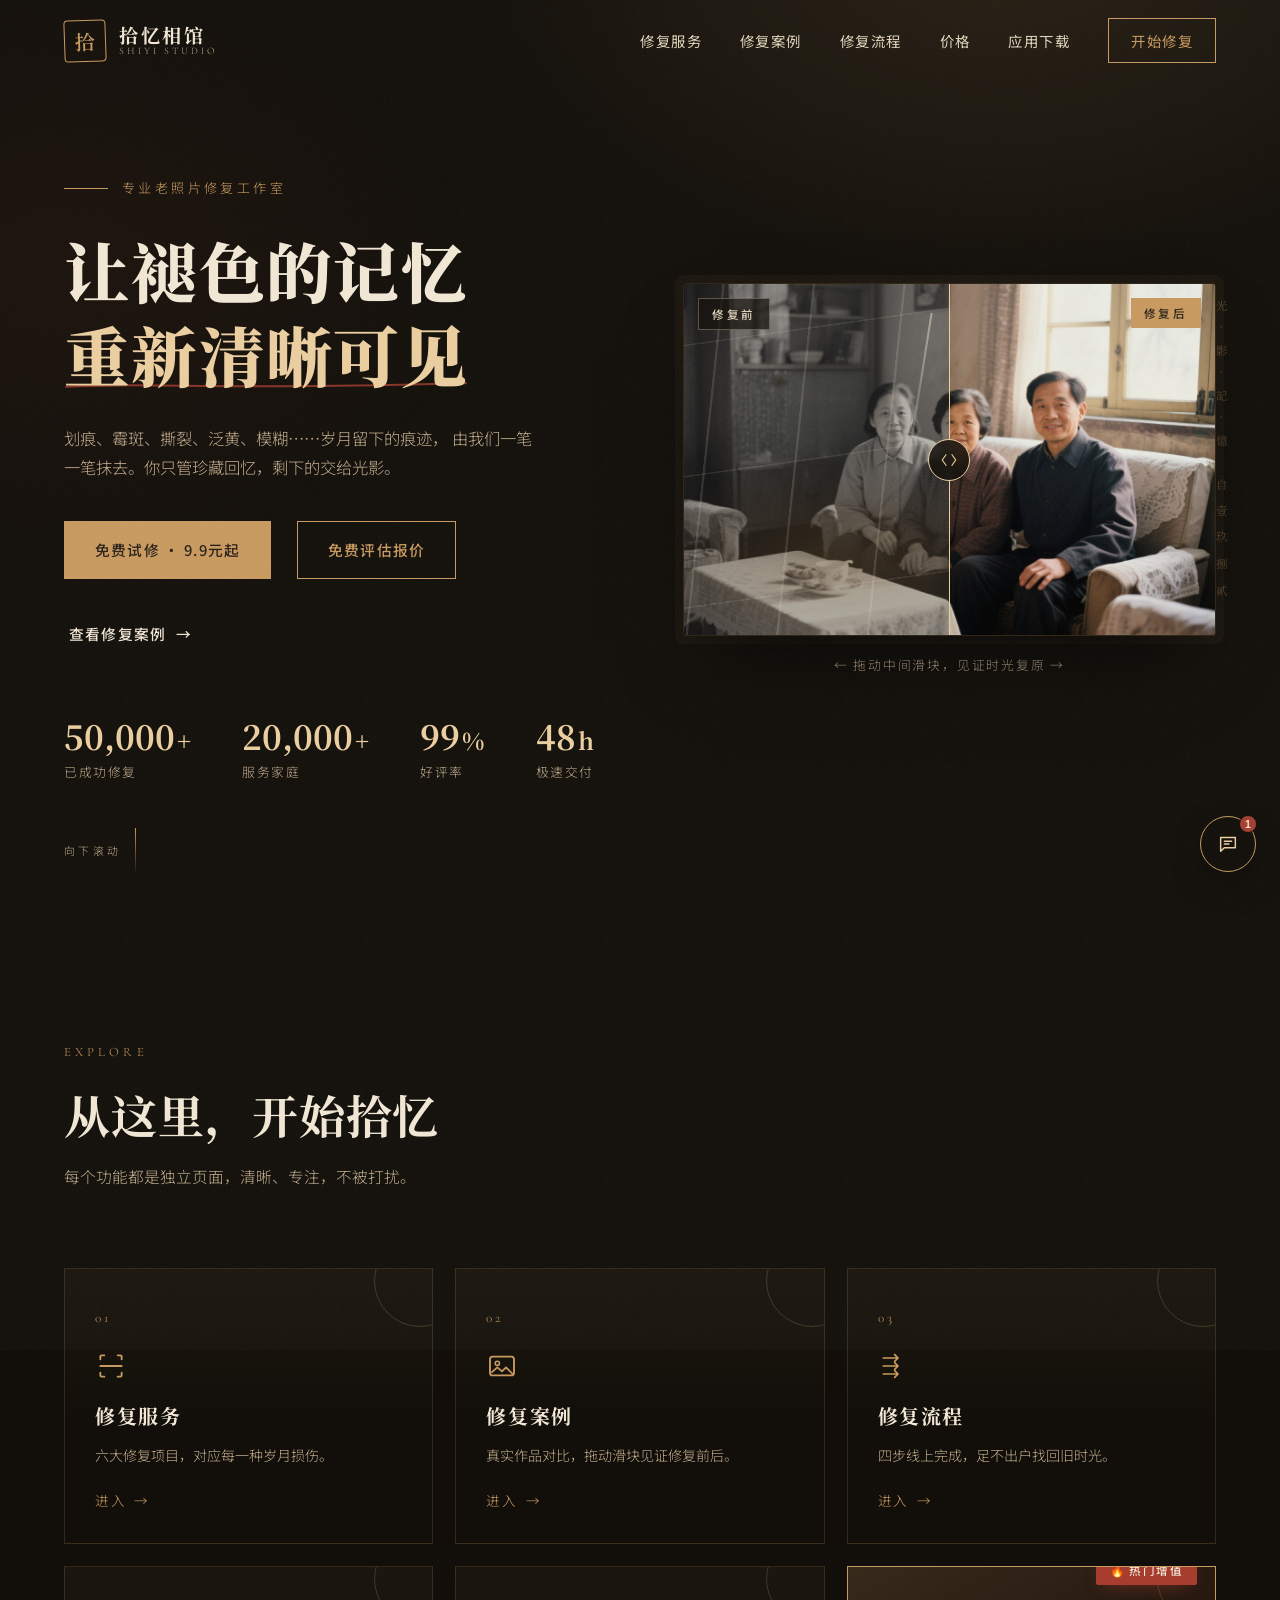
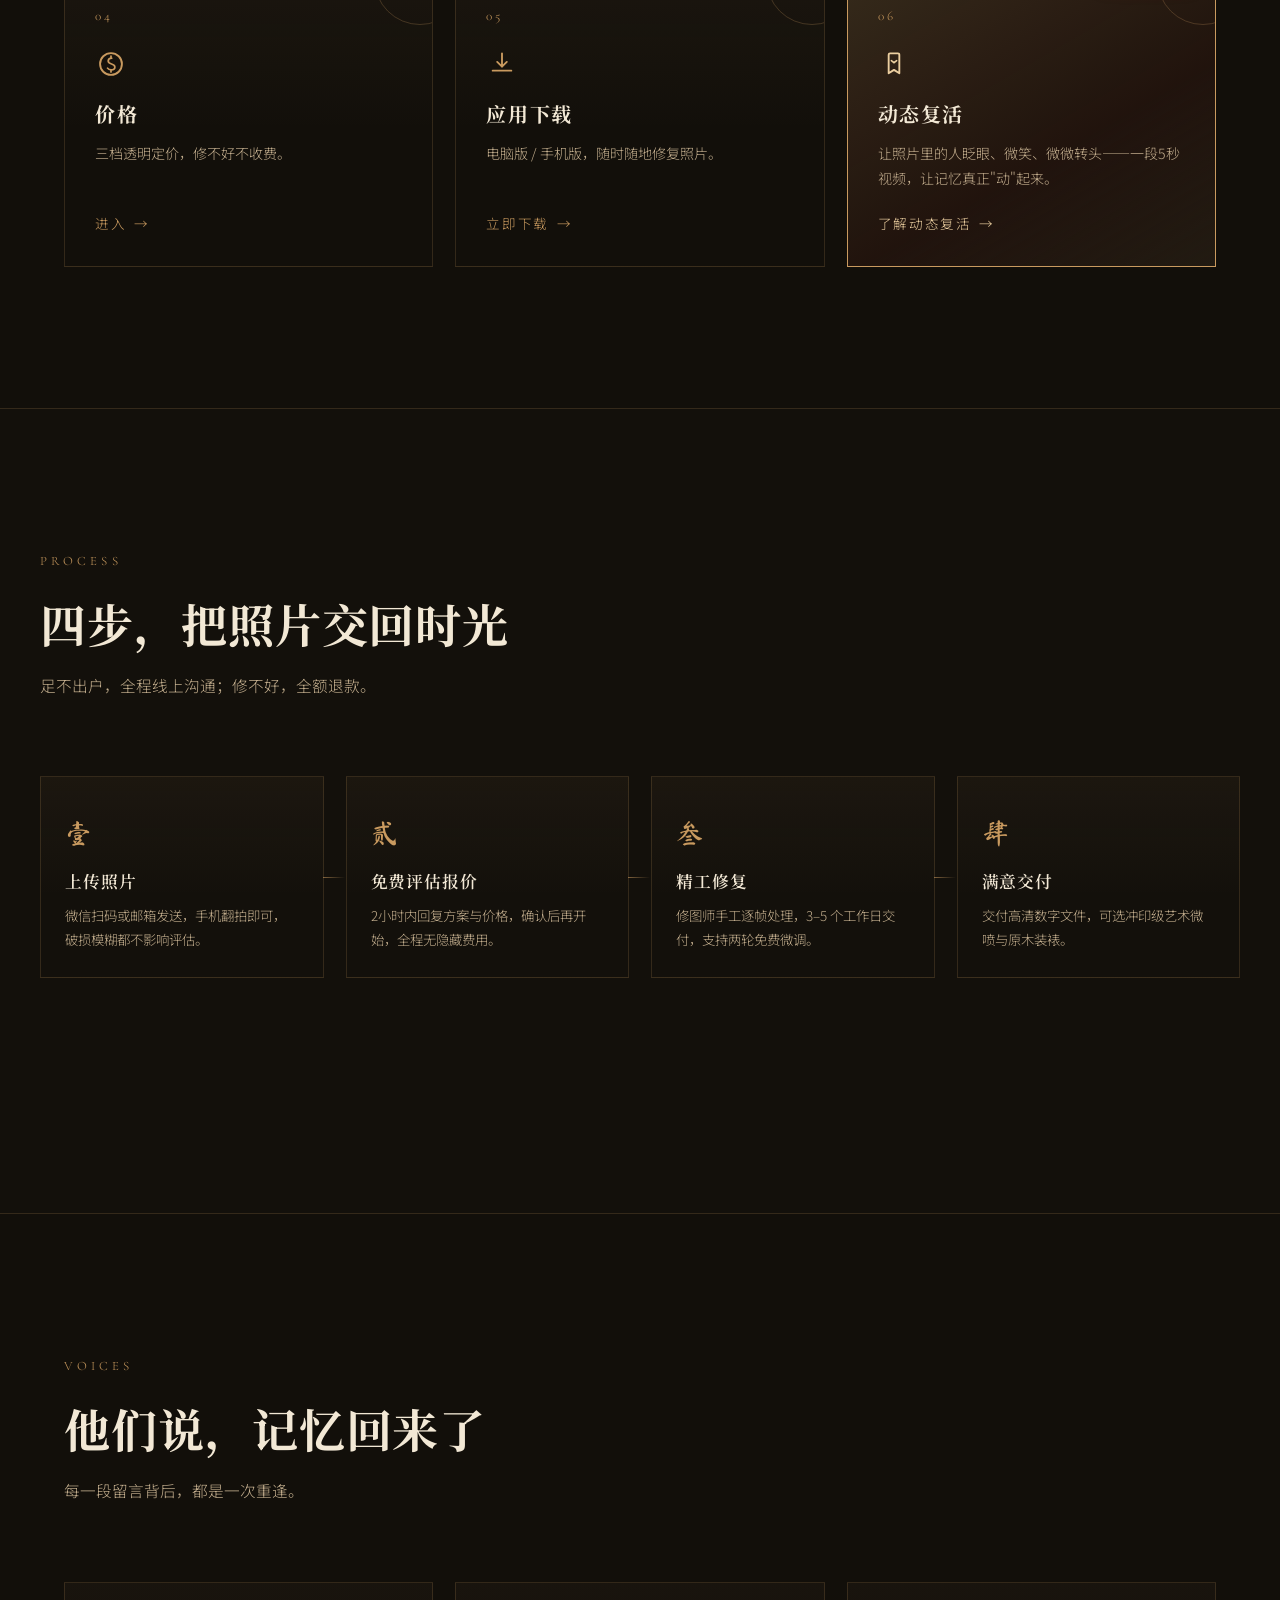
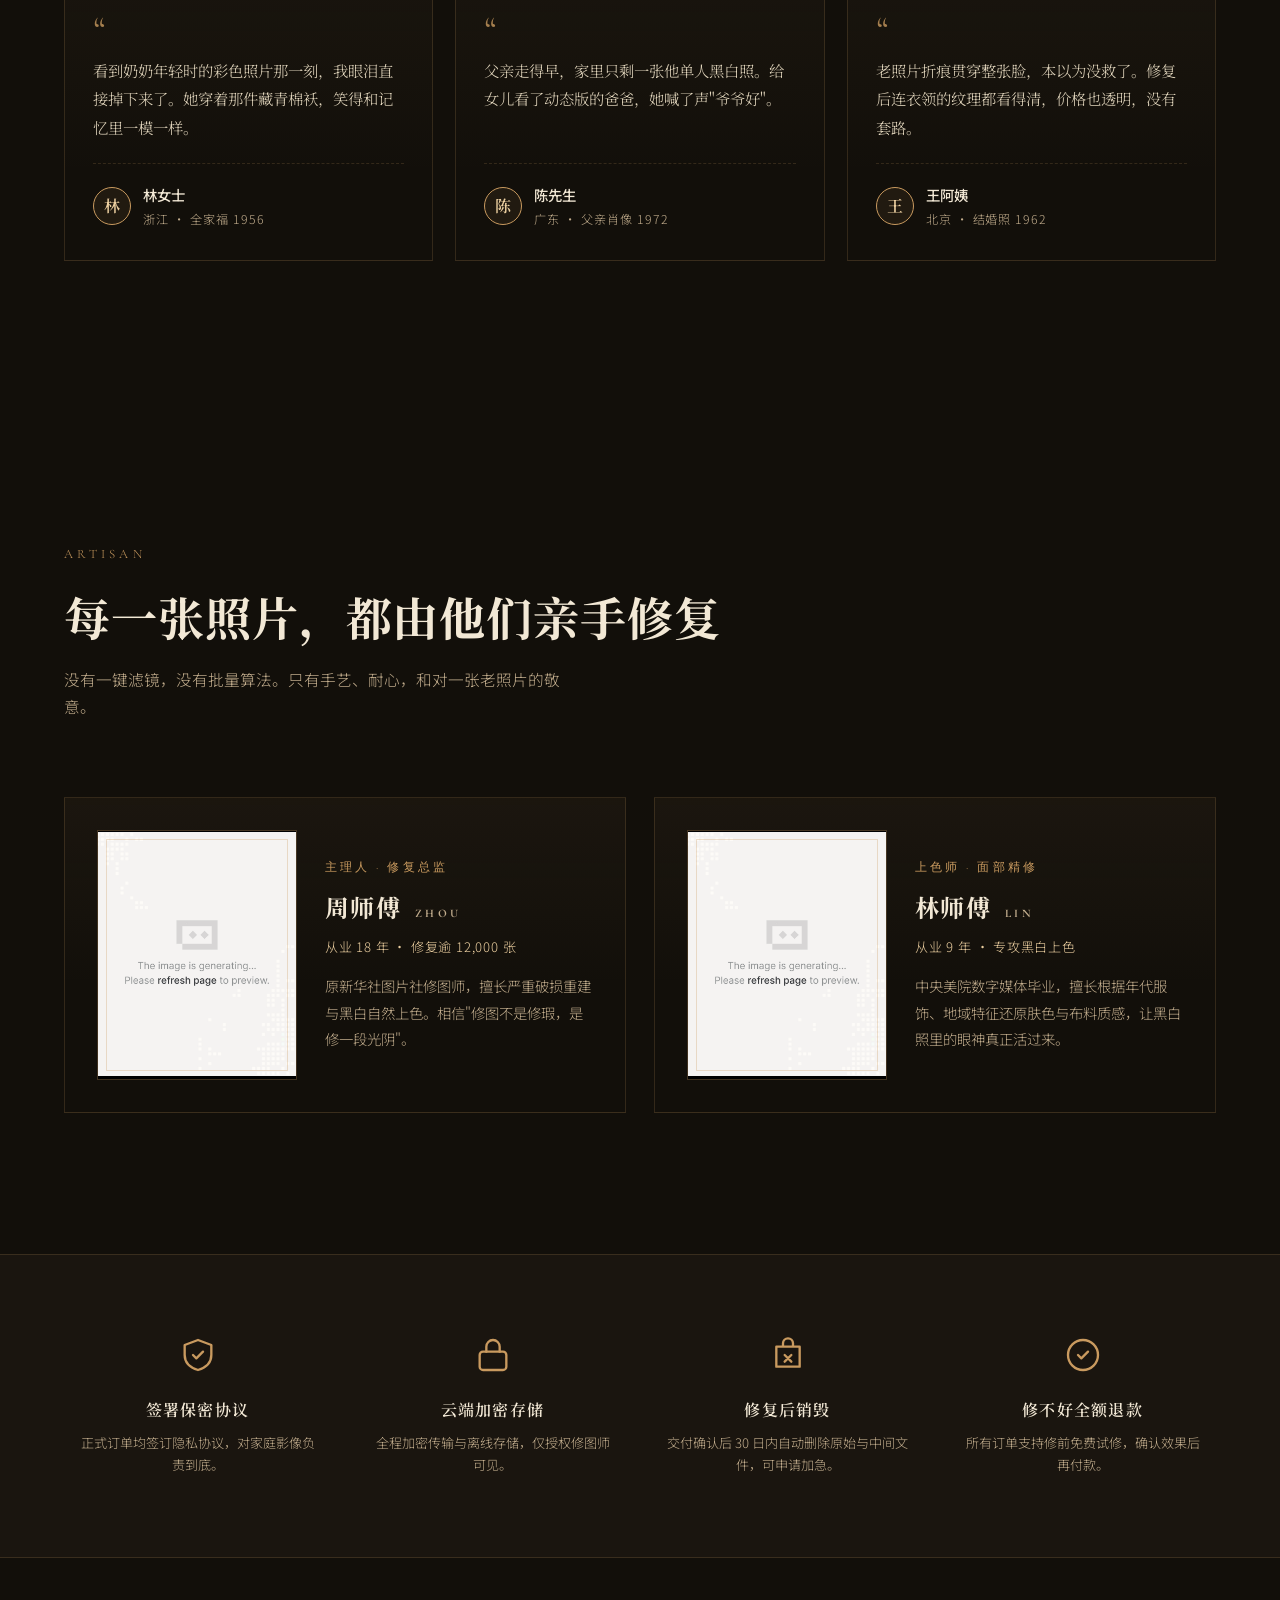
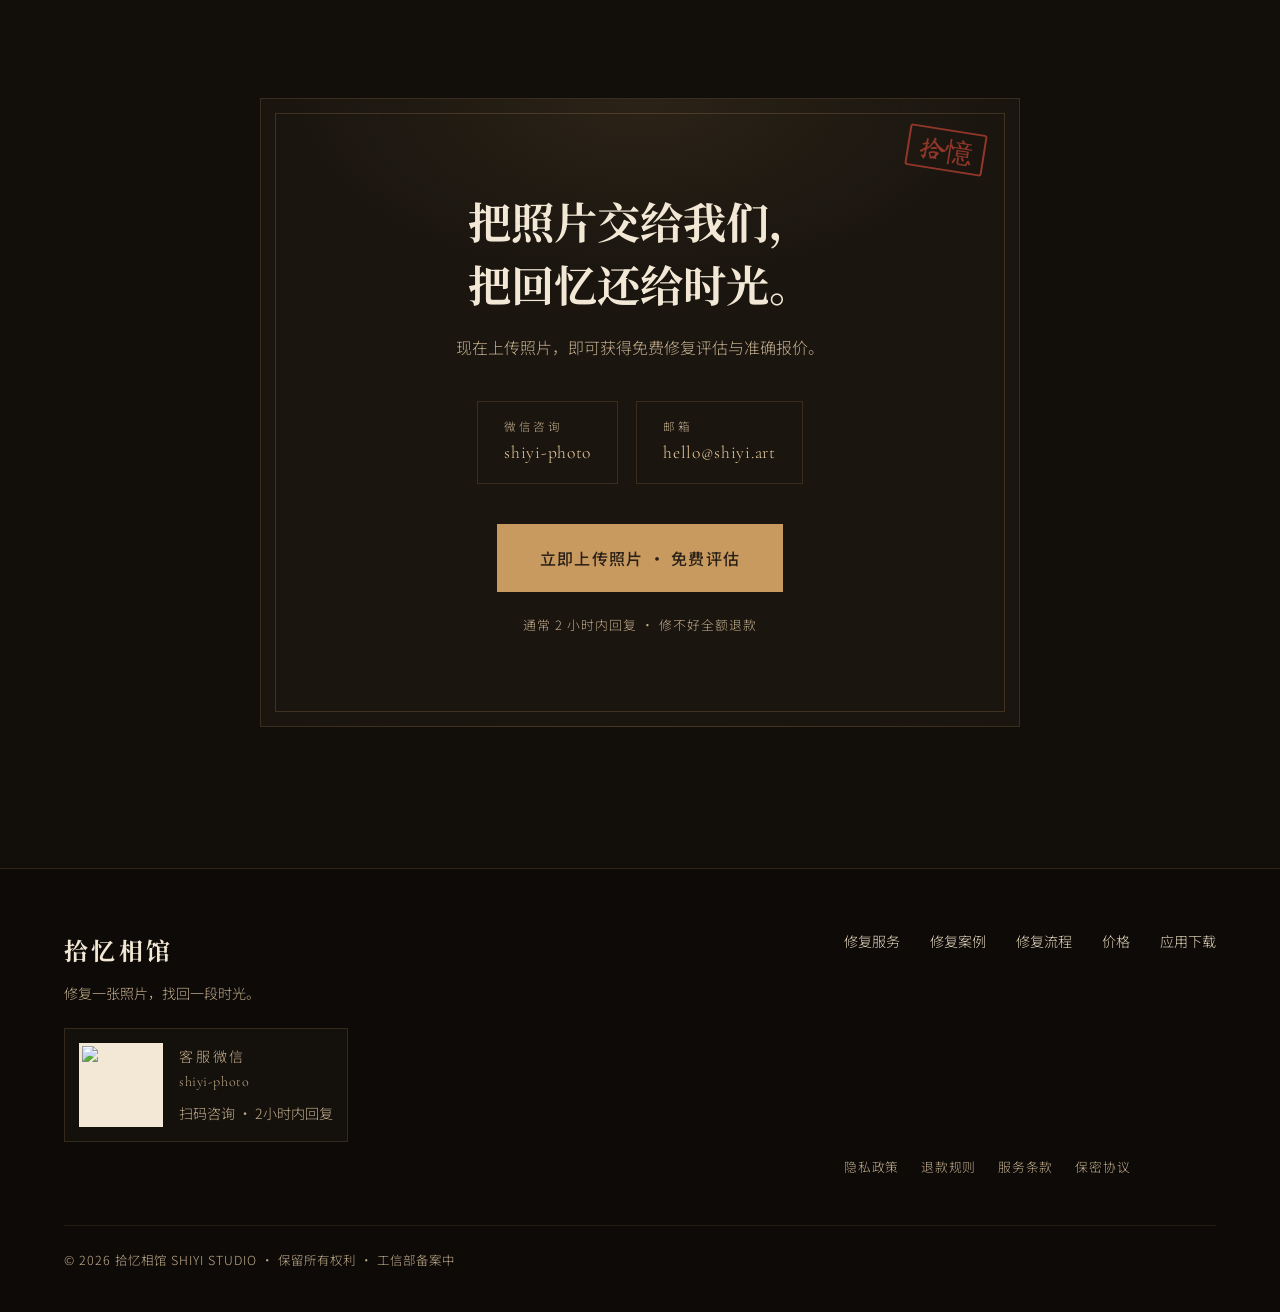
==== commit 412f0824: "图片本地化：16 处 trae-api 引用改为本地 images/ 原来 index.html / works.html 共 16 处图片指向 Trae IDE 的内部生图网关 trae-api-c" ====
--- a/index.html
+++ b/index.html
@@ -55,11 +55,11 @@
         <div class="hero-visual reveal" style="--d:.3s">
           <div class="comparison" id="heroCompare">
             <img class="cmp-img cmp-after"
-              src="https://trae-api-cn.mchost.guru/api/ide/v1/text_to_image?prompt=Restored%20vintage%201980s%20Chinese%20family%20portrait%20photograph%2C%20warm%20natural%20colors%2C%20three%20generations%20sitting%20in%20an%20old%20living%20room%2C%20soft%20window%20daylight%2C%20sharp%20detailed%20faces%2C%20heartwarming%20nostalgic%20atmosphere%2C%20professional%20photo%20restoration%2C%20subtle%20film%20grain&image_size=landscape_16_9"
+              src="images/hero.jpg"
               alt="修复后的八十年代全家福" loading="eager" />
             <div class="cmp-before-wrap">
               <img class="cmp-img aged"
-                src="https://trae-api-cn.mchost.guru/api/ide/v1/text_to_image?prompt=Restored%20vintage%201980s%20Chinese%20family%20portrait%20photograph%2C%20warm%20natural%20colors%2C%20three%20generations%20sitting%20in%20an%20old%20living%20room%2C%20soft%20window%20daylight%2C%20sharp%20detailed%20faces%2C%20heartwarming%20nostalgic%20atmosphere%2C%20professional%20photo%20restoration%2C%20subtle%20film%20grain&image_size=landscape_16_9"
+                src="images/hero.jpg"
                 alt="修复前破损泛黄的老照片" loading="eager" />
               <div class="damage" aria-hidden="true"></div>
             </div>
@@ -225,7 +225,7 @@
       <div class="artisan-grid">
         <article class="artisan-card reveal">
           <div class="artisan-portrait">
-            <img src="https://trae-api-cn.mchost.guru/api/ide/v1/text_to_image?prompt=Professional%20portrait%20of%20middle-aged%20Chinese%20master%20photo%20restorer%20at%20workbench%2C%20warm%20spotlight%2C%20vintage%20workshop%2C%20focused%20expression%2C%20apron%2C%20film%20grain&image_size=portrait_4_3" alt="主理人 周师傅" loading="lazy" />
+            <img src="images/master-01.jpg" alt="主理人 周师傅" loading="lazy" />
           </div>
           <div class="artisan-info">
             <p class="artisan-role">主理人 · 修复总监</p>
@@ -237,7 +237,7 @@
 
         <article class="artisan-card reveal" style="--d:.1s">
           <div class="artisan-portrait">
-            <img src="https://trae-api-cn.mchost.guru/api/ide/v1/text_to_image?prompt=Young%20Chinese%20female%20photo%20restorer%20working%20on%20laptop%2C%20soft%20studio%20light%2C%20warm%20background%2C%20concentrated%20expression%2C%20vintage%20tools%20nearby&image_size=portrait_4_3" alt="上色师 林师傅" loading="lazy" />
+            <img src="images/master-02.jpg" alt="上色师 林师傅" loading="lazy" />
           </div>
           <div class="artisan-info">
             <p class="artisan-role">上色师 · 面部精修</p>
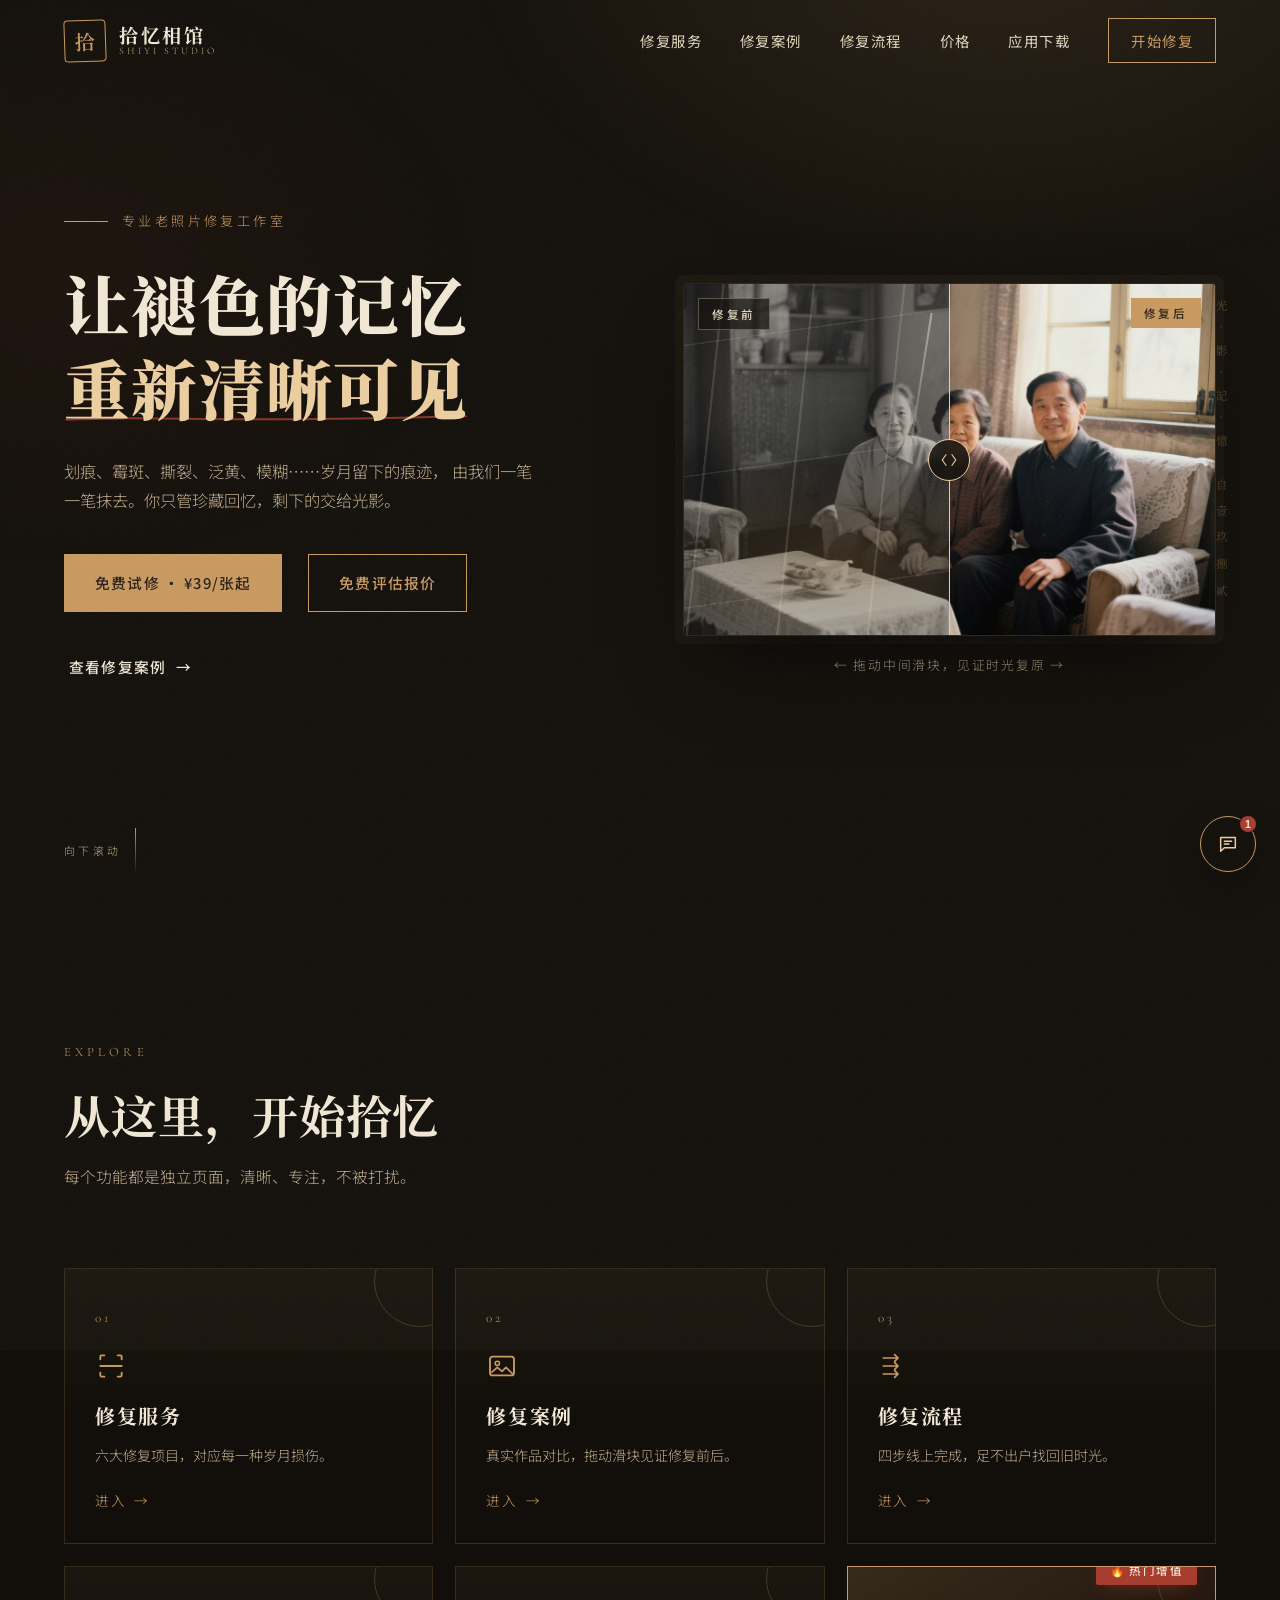
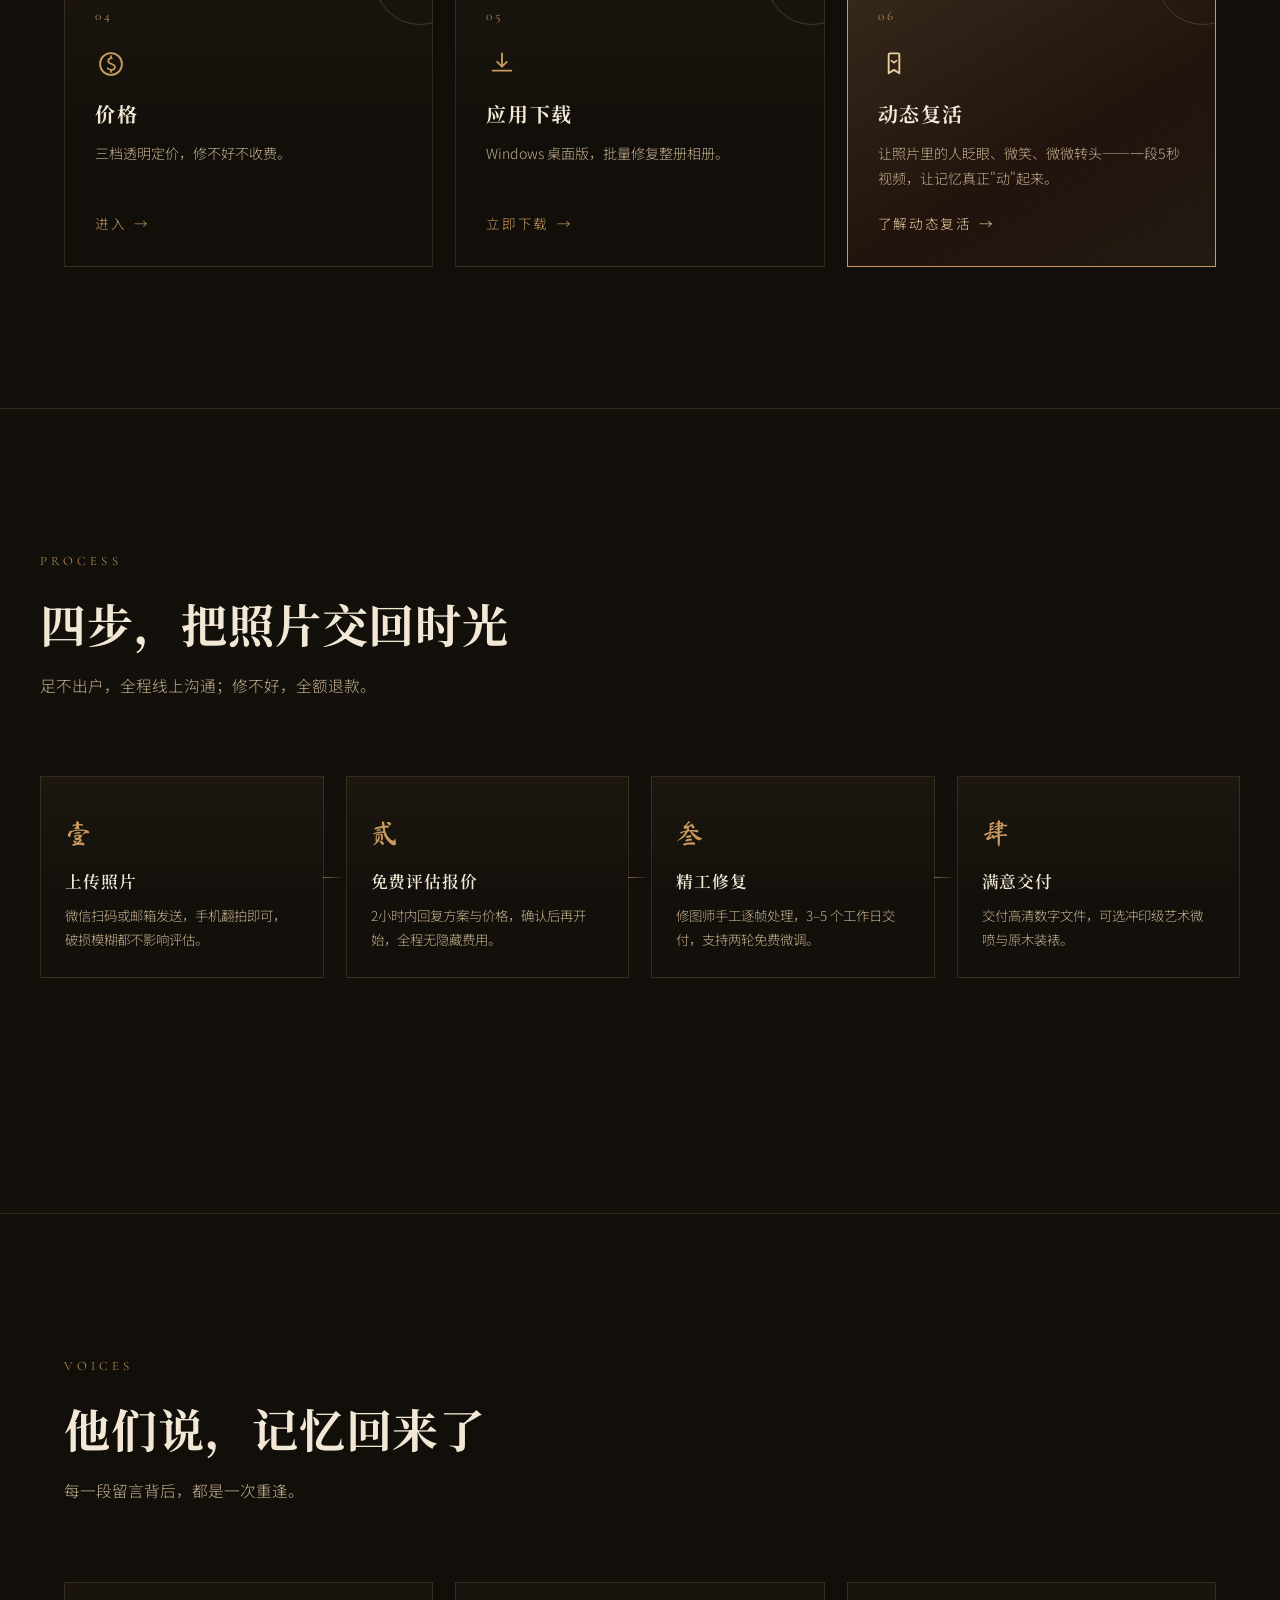
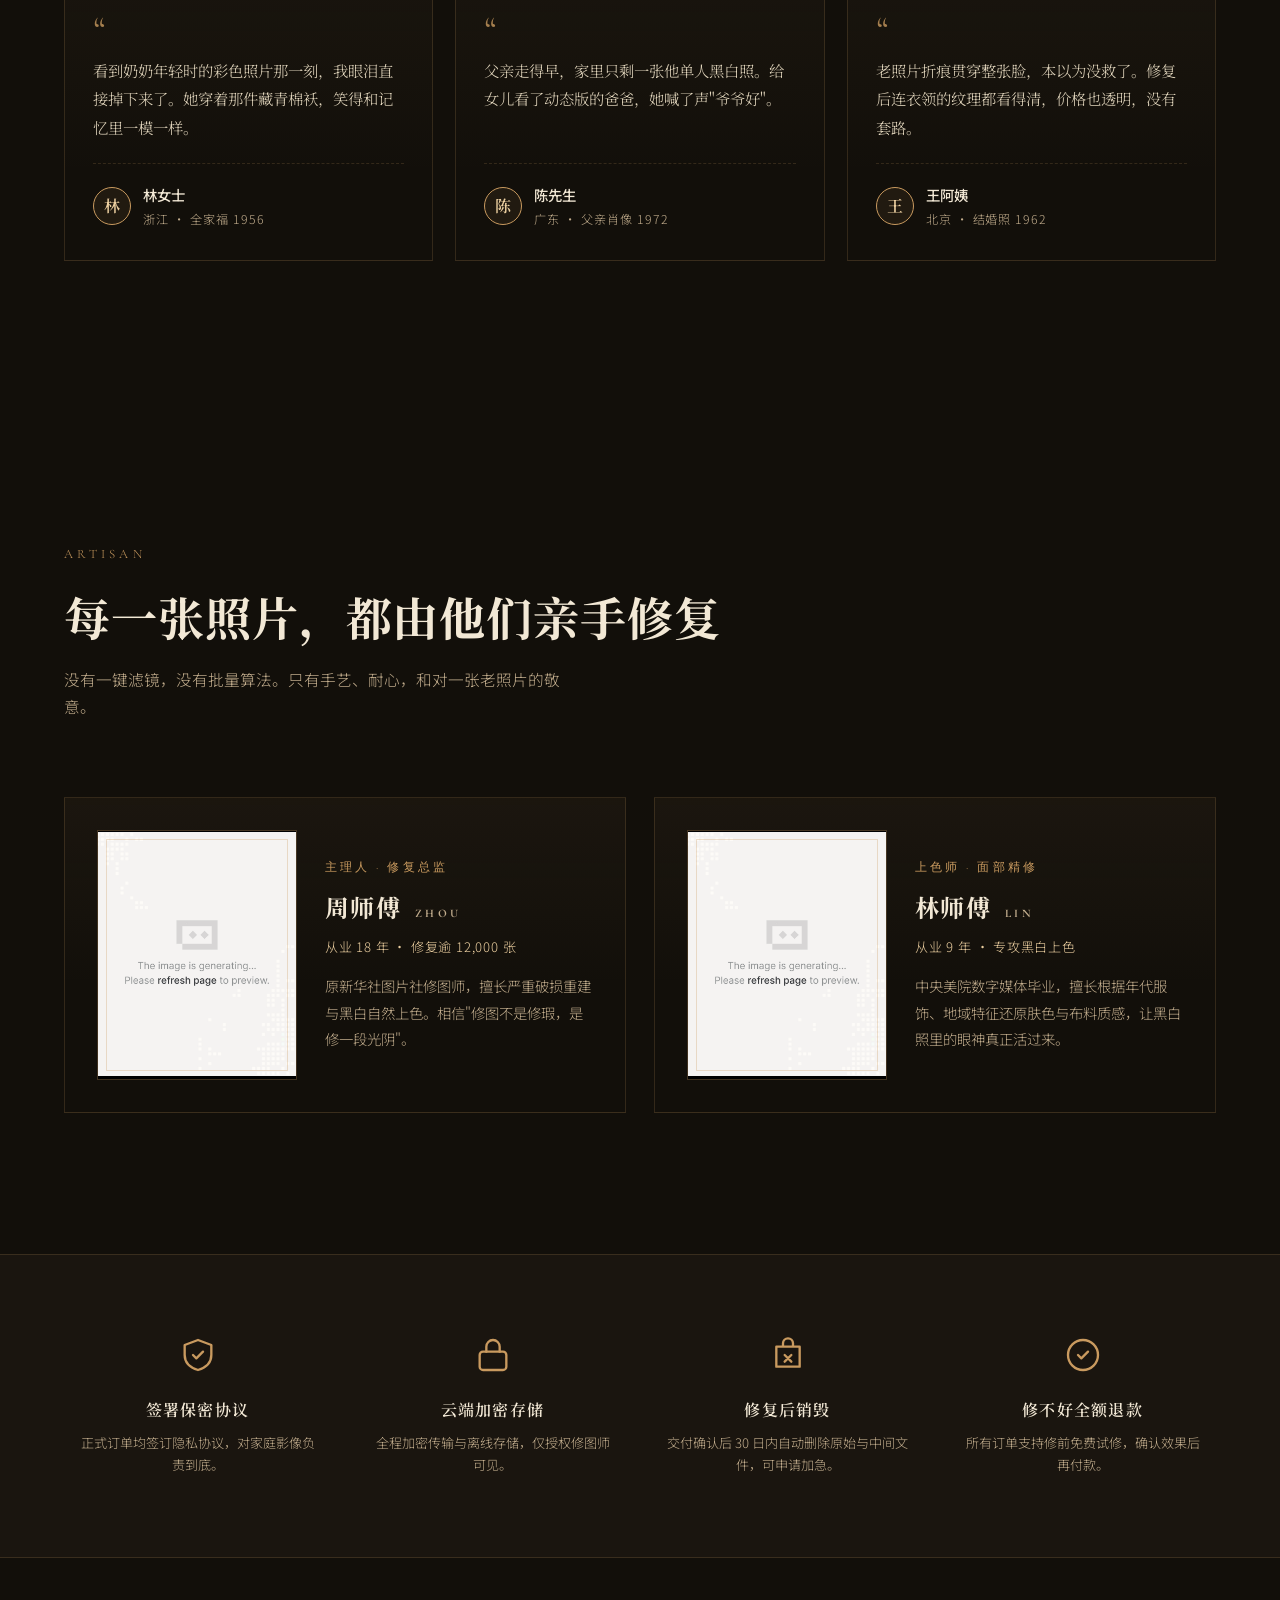
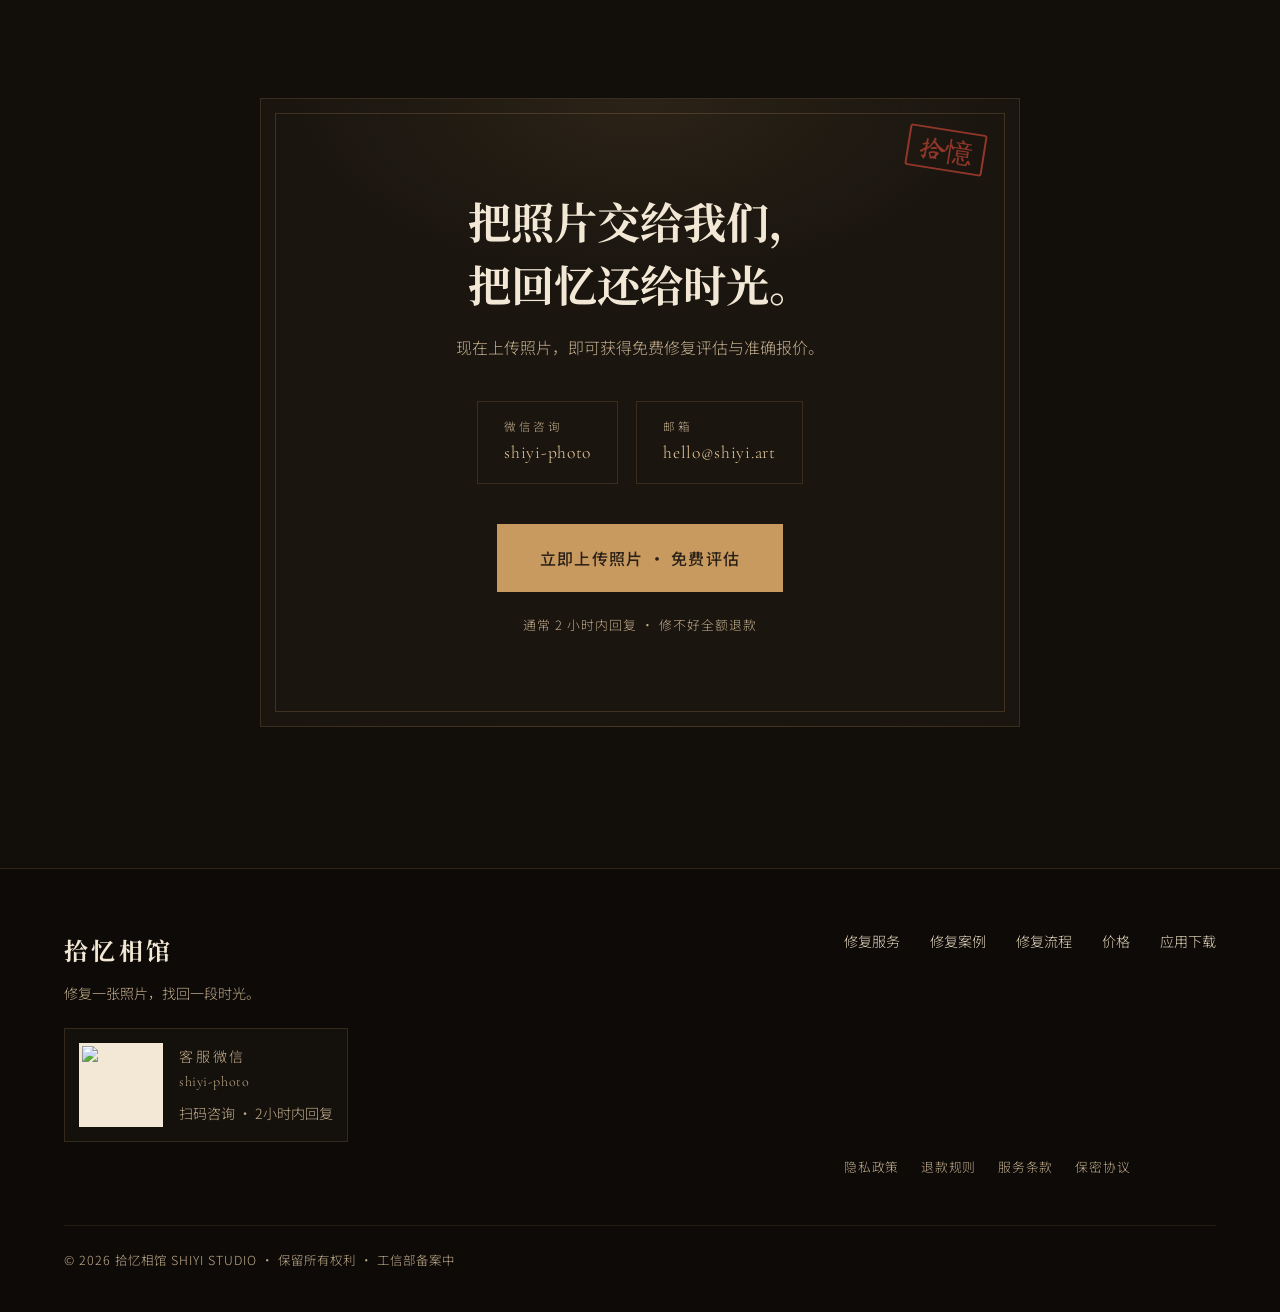
==== commit edc80a9b: "网站内容对齐真实能力：去掉做不到的承诺与未证实数据 - download.html：删掉不存在的 macOS / iOS / Android 下载与二维码，只保留 Windows 桌面版（安装包加微信" ====
--- a/index.html
+++ b/index.html
@@ -39,16 +39,10 @@
             由我们一笔一笔抹去。你只管珍藏回忆，剩下的交给光影。
           </p>
           <div class="hero-actions reveal" style="--d:.44s">
-            <a href="#contact" class="btn btn-primary">免费试修 · 9.9元起</a>
+            <a href="#contact" class="btn btn-primary">免费试修 · ¥39/张起</a>
             <a href="#contact" class="btn btn-outline">免费评估报价</a>
             <a href="works.html" class="btn btn-ghost">查看修复案例<span class="arrow">→</span></a>
           </div>
-          <dl class="hero-stats reveal" style="--d:.56s">
-            <div><dt><span class="counter" data-target="50000">0</span><span class="stat-unit">+</span></dt><dd>已成功修复</dd></div>
-            <div><dt><span class="counter" data-target="20000">0</span><span class="stat-unit">+</span></dt><dd>服务家庭</dd></div>
-            <div><dt><span class="counter" data-target="99">0</span><span class="stat-unit">%</span></dt><dd>好评率</dd></div>
-            <div><dt><span class="counter" data-target="48">0</span><span class="stat-unit">h</span></dt><dd>极速交付</dd></div>
-          </dl>
         </div>
 
         <!-- 修复前后对比 -->
@@ -125,7 +119,7 @@
           <span class="portal-no">05</span>
           <svg class="portal-icon" viewBox="0 0 24 24"><path d="M12 4v10m0 0 3.6-3.6M12 14l-3.6-3.6M5 17h14" fill="none" stroke="currentColor" stroke-width="1.4" stroke-linecap="round" stroke-linejoin="round"/></svg>
           <h3>应用下载</h3>
-          <p>电脑版 / 手机版，随时随地修复照片。</p>
+          <p>Windows 桌面版，批量修复整册相册。</p>
           <span class="portal-go">立即下载 <span class="arrow">→</span></span>
         </a>
 
